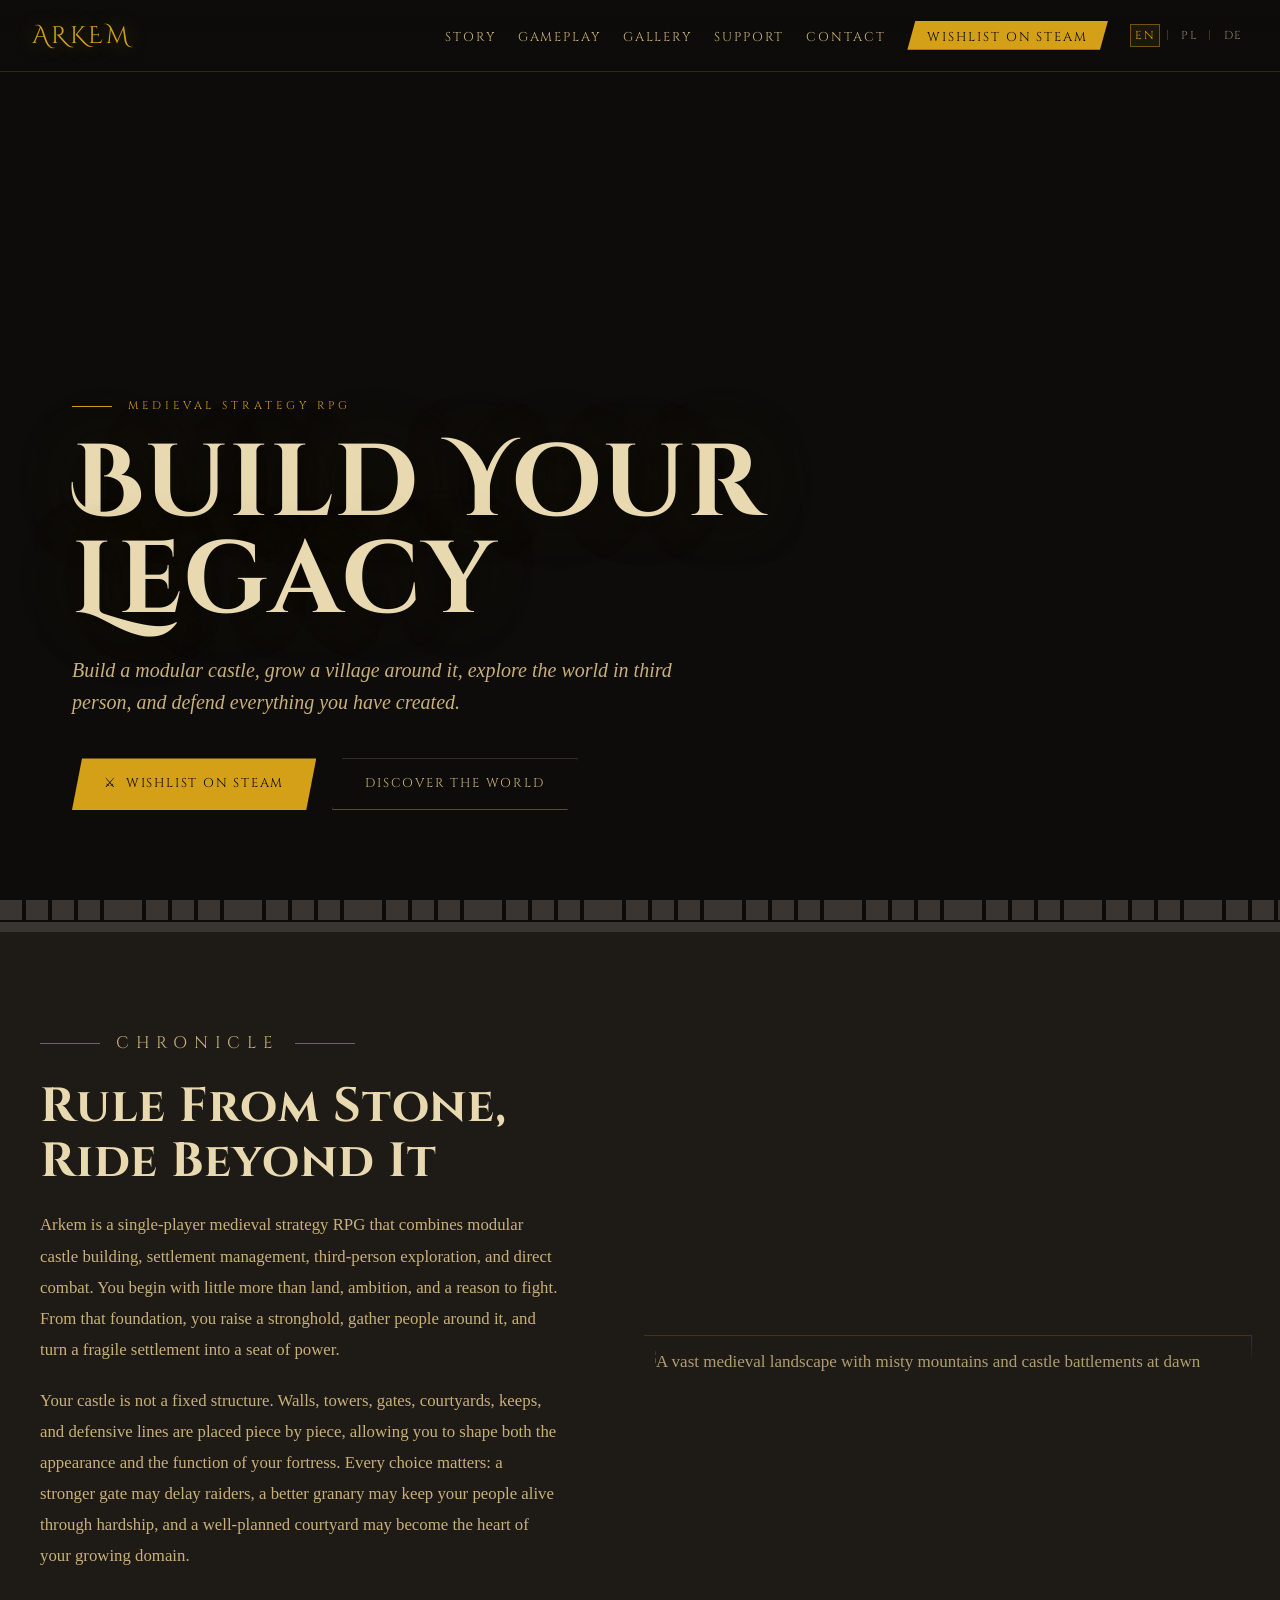
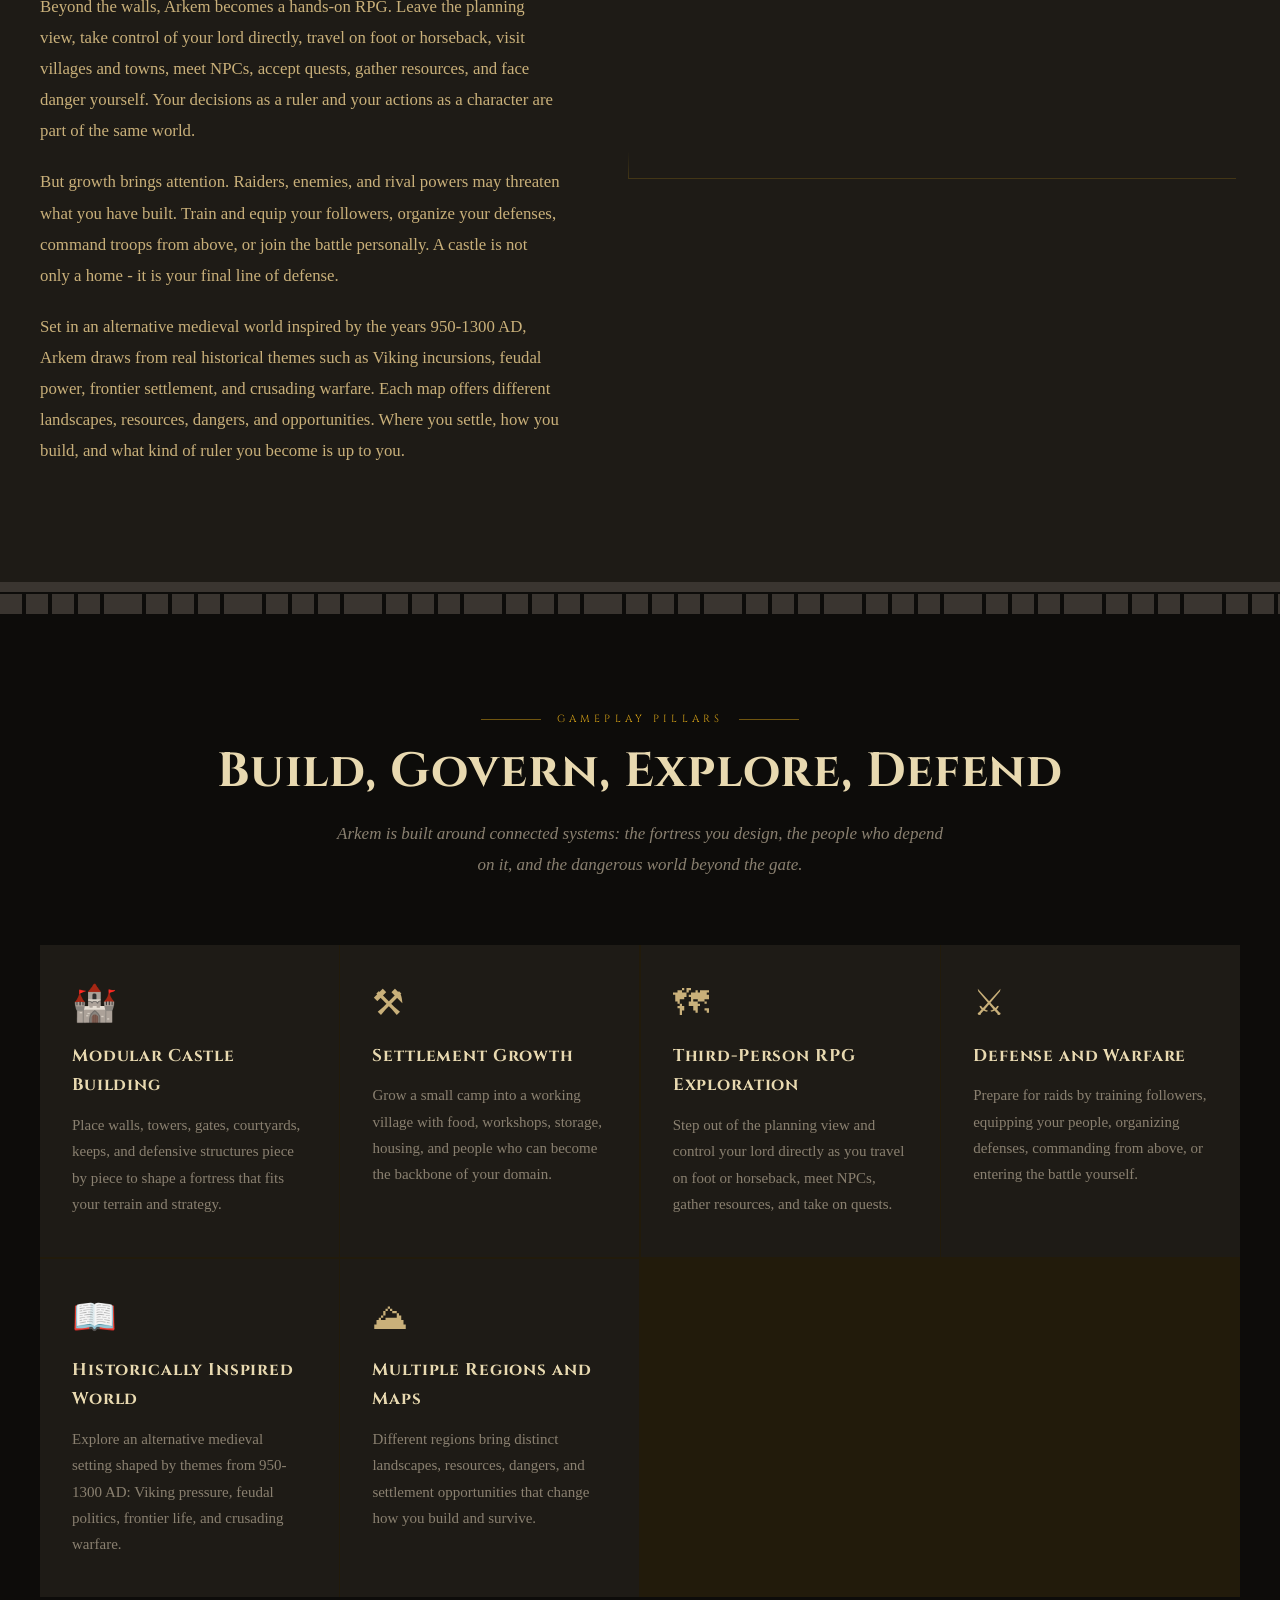
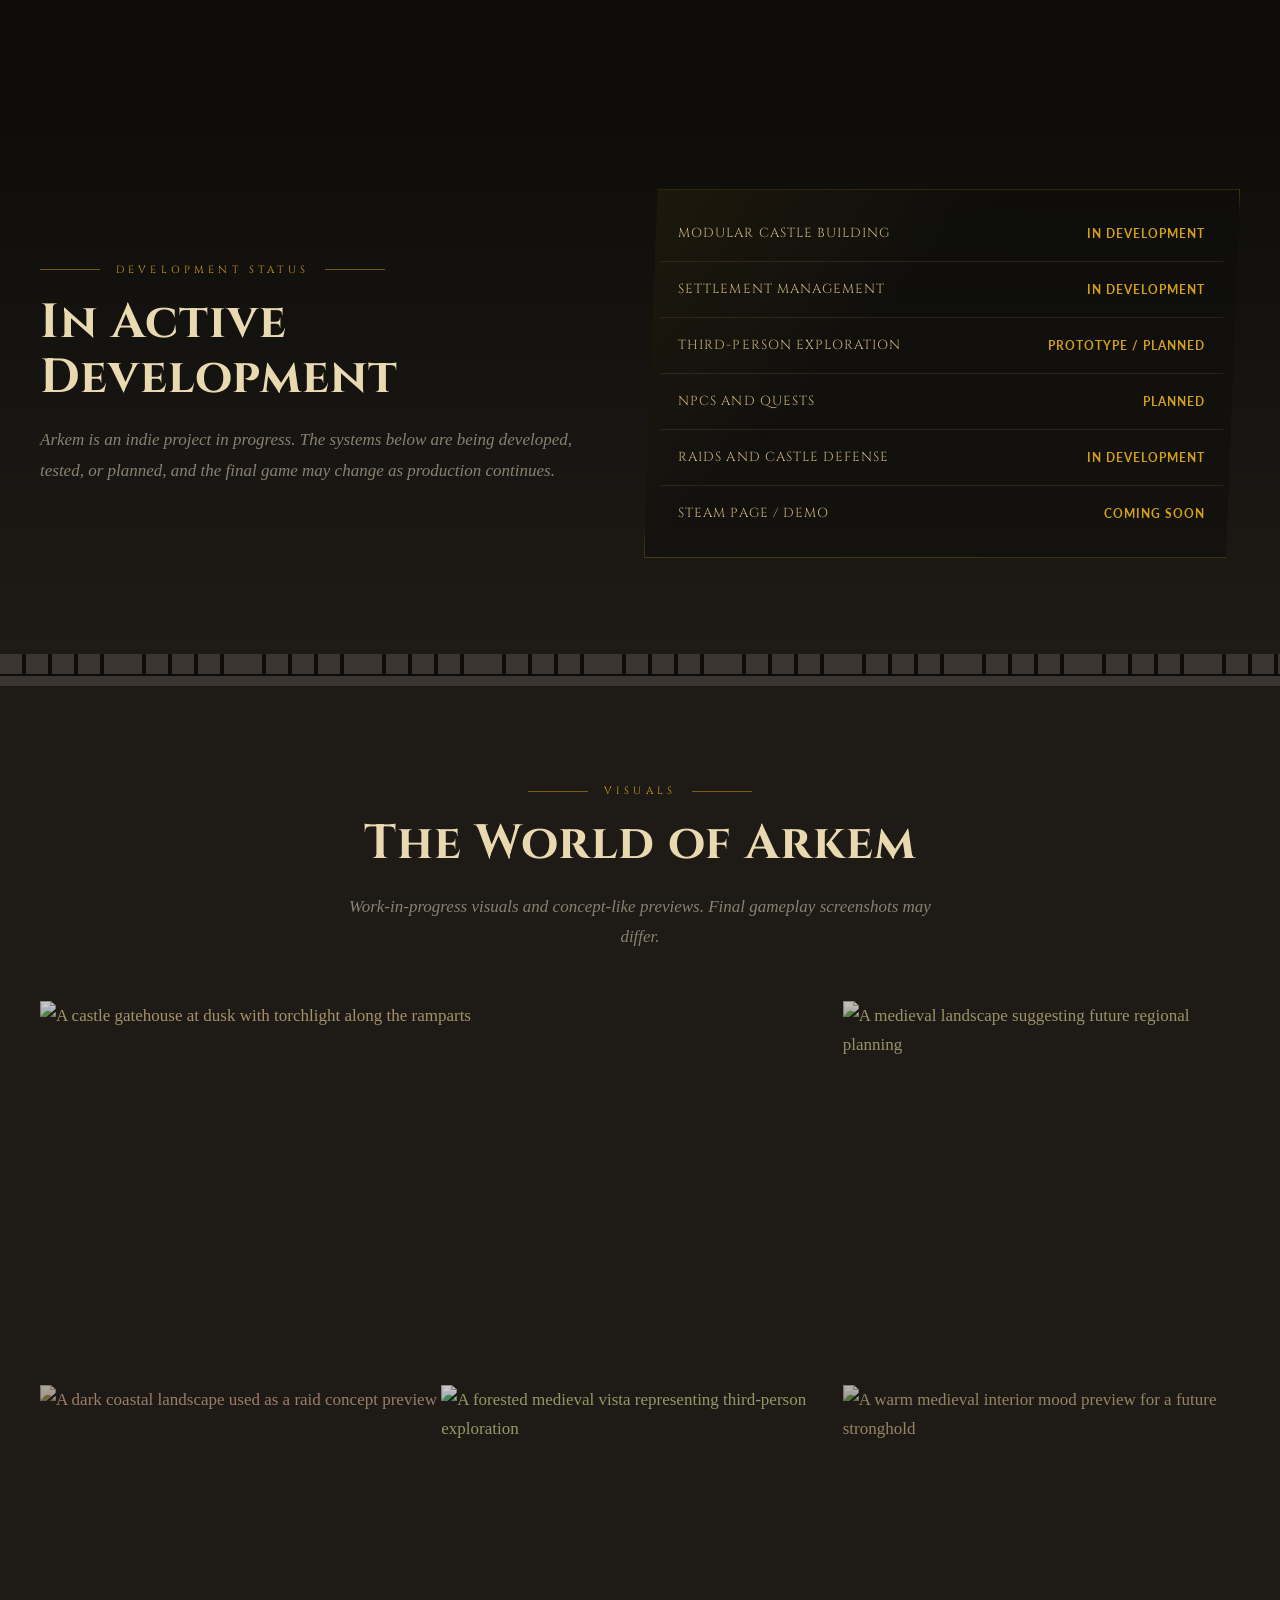
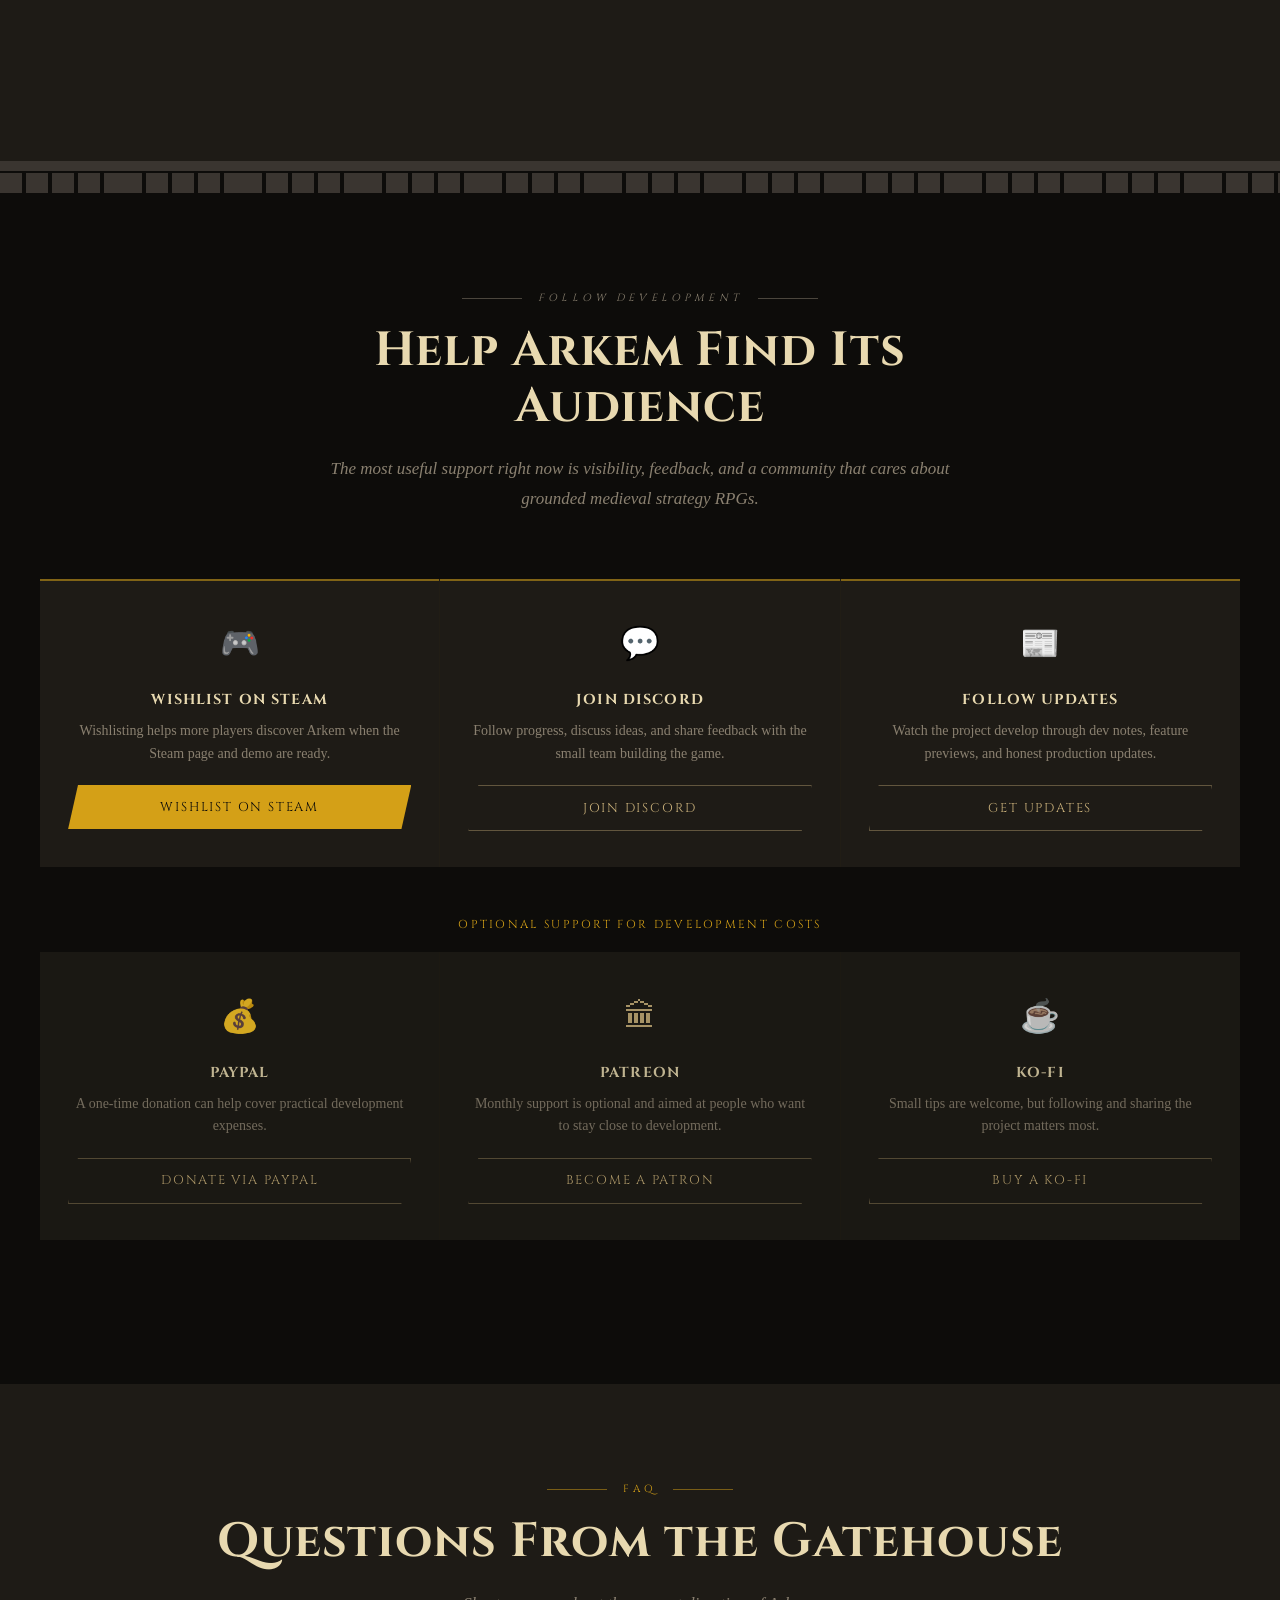
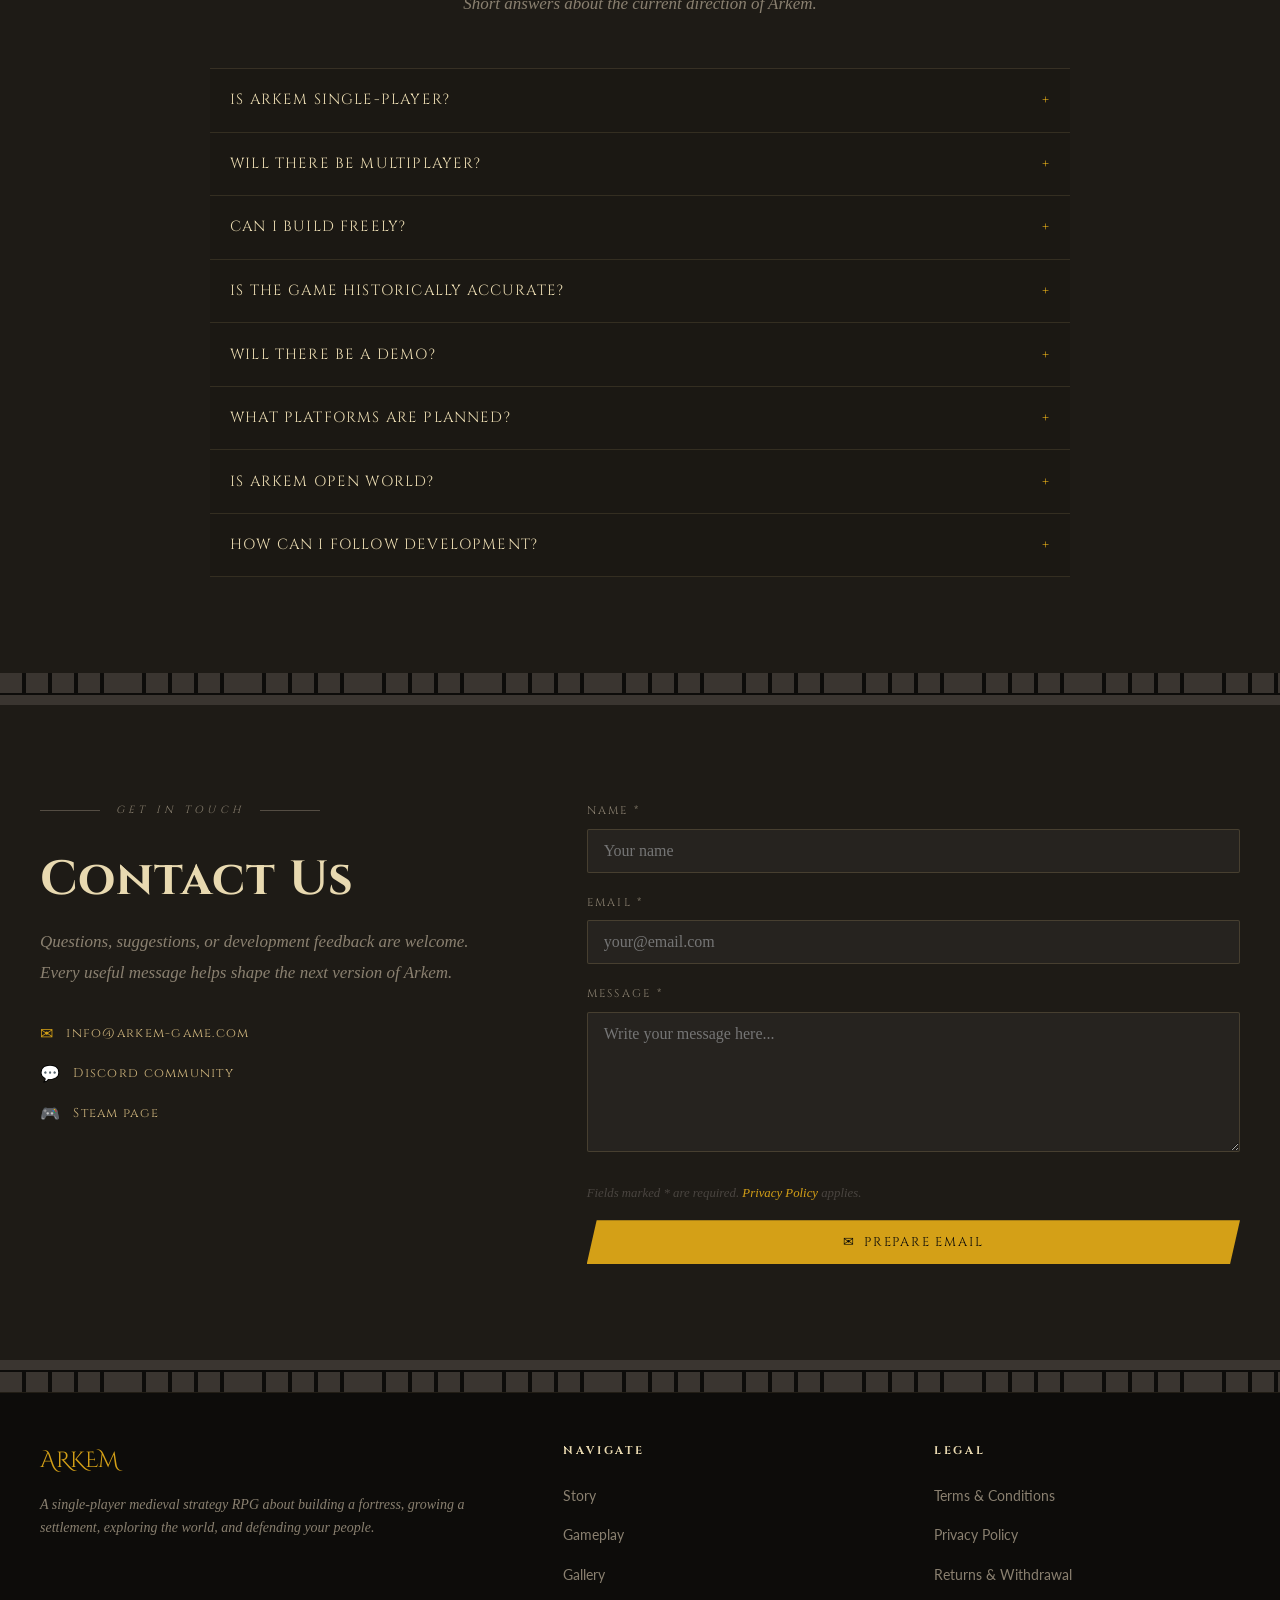
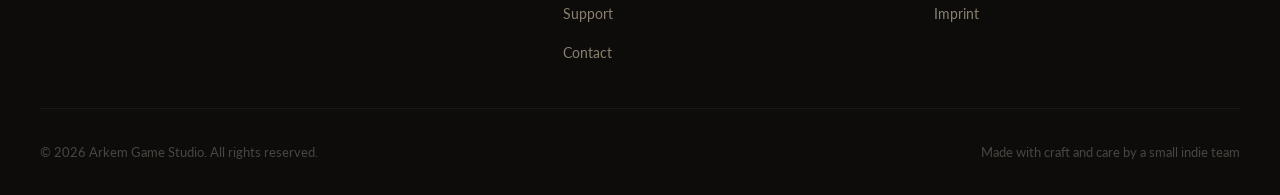
==== index.html @ 1f06e2d5 "1" ====
<!DOCTYPE html>
<html lang="en">
<head>
  <meta charset="UTF-8">
  <meta name="viewport" content="width=device-width, initial-scale=1.0">
  <meta http-equiv="X-UA-Compatible" content="IE=edge">

  <!-- SEO -->
  <title data-i18n="meta.title">ARKEM - Modular Castle-Building Strategy RPG</title>
  <meta name="description" data-i18n-content="meta.description" content="ARKEM is a single-player medieval strategy RPG about modular castle building, settlement management, third-person exploration, and defending your domain.">
  <meta name="keywords" content="ARKEM, medieval game, castle building game, strategy RPG, medieval RPG, castle simulator, settlement management, indie game, PC game">
  <meta name="author" content="Arkem Game Studio">
  <meta name="robots" content="index, follow">
  <link rel="canonical" href="https://www.arkem-game.com/">

  <!-- Open Graph -->
  <meta property="og:type" content="website">
  <meta property="og:url" content="https://www.arkem-game.com/">
  <meta property="og:title" data-i18n-content="meta.ogTitle" content="ARKEM - Modular Castle-Building Strategy RPG">
  <meta property="og:description" data-i18n-content="meta.ogDescription" content="Build a modular castle, grow a village, explore in third person, and defend your people in a single-player medieval strategy RPG.">
  <meta property="og:image" content="https://image.jimcdn.com/app/cms/image/transf/none/path/s5f5f128530f87ed1/backgroundarea/i56e5087897976798/version/1766573105/image.jpg">
  <meta property="og:image:width" content="2000">
  <meta property="og:image:height" content="1500">
  <meta property="og:locale" content="en_US">
  <meta property="og:site_name" content="ARKEM">

  <!-- Twitter Card -->
  <meta name="twitter:card" content="summary_large_image">
  <meta name="twitter:title" data-i18n-content="meta.twitterTitle" content="ARKEM - Medieval Strategy RPG">
  <meta name="twitter:description" data-i18n-content="meta.twitterDescription" content="Build a castle piece by piece, manage a growing settlement, explore the world directly, and defend what you have created.">
  <meta name="twitter:image" content="https://image.jimcdn.com/app/cms/image/transf/none/path/s5f5f128530f87ed1/backgroundarea/i56e5087897976798/version/1766573105/image.jpg">

  <!-- PWA / Manifest -->
  <link rel="manifest" href="manifest.webmanifest">
  <meta name="theme-color" content="#d4a017">
  <meta name="apple-mobile-web-app-capable" content="yes">
  <meta name="apple-mobile-web-app-status-bar-style" content="black-translucent">
  <meta name="apple-mobile-web-app-title" content="ARKEM">

  <!-- Structured Data -->
  <script type="application/ld+json">
  {
    "@context": "https://schema.org",
    "@type": "VideoGame",
    "name": "ARKEM",
    "description": "ARKEM is a single-player medieval strategy RPG combining modular castle building, settlement management, third-person exploration, and direct combat.",
    "genre": ["Strategy", "Role-Playing Game", "Castle Building", "Settlement Management"],
    "gamePlatform": "PC",
    "url": "https://www.arkem-game.com/",
    "image": "https://image.jimcdn.com/app/cms/image/transf/none/path/s5f5f128530f87ed1/backgroundarea/i56e5087897976798/version/1766573105/image.jpg",
    "publisher": { "@type": "Organization", "name": "Arkem Game Studio", "url": "https://www.arkem-game.com/" },
    "applicationCategory": "Game",
    "operatingSystem": "Windows, Linux"
  }
  </script>

  <!-- Styles -->
  <link rel="preconnect" href="https://fonts.googleapis.com">
  <link rel="preconnect" href="https://fonts.gstatic.com" crossorigin>
  <link rel="stylesheet" href="css/style.css">
</head>
<body>

<a class="skip-link" href="#main-content" data-i18n="common.skip">Skip to main content</a>

<!-- =================== NAV =================== -->
<header role="banner">
  <nav id="nav" aria-label="Main navigation" data-i18n-aria-label="nav.aria">
    <a href="#hero" class="nav-logo" aria-label="ARKEM - Home" data-i18n-aria-label="nav.homeLabel">ARKEM</a>

    <ul class="nav-links" id="primary-navigation" role="list">
      <li><a href="#story" data-i18n="nav.story">Story</a></li>
      <li><a href="#features" data-i18n="nav.features">Gameplay</a></li>
      <li><a href="#gallery" data-i18n="nav.gallery">Gallery</a></li>
      <li><a href="#support" data-i18n="nav.support">Support</a></li>
      <li><a href="#contact" data-i18n="nav.contact">Contact</a></li>
      <li><a href="https://store.steampowered.com/" target="_blank" rel="noopener" class="nav-cta" data-i18n="nav.wishlist">Wishlist on Steam</a></li>
      <li class="nav-language">
        <div class="language-switcher" role="group" aria-label="Language selection" data-i18n-aria-label="language.label">
          <button type="button" class="language-btn" data-lang="en" aria-pressed="true">EN</button>
          <span aria-hidden="true">|</span>
          <button type="button" class="language-btn" data-lang="pl" aria-pressed="false">PL</button>
          <span aria-hidden="true">|</span>
          <button type="button" class="language-btn" data-lang="de" aria-pressed="false">DE</button>
        </div>
      </li>
    </ul>

    <button class="nav-toggle" aria-label="Toggle navigation" data-i18n-aria-label="nav.toggle" aria-expanded="false" aria-controls="primary-navigation">
      <span></span><span></span><span></span>
    </button>
  </nav>
</header>

<!-- =================== HERO =================== -->
<main id="main-content">
<section id="hero" aria-label="Hero - ARKEM introduction" data-i18n-aria-label="hero.aria">
  <div class="hero-bg" role="img" aria-label="A medieval castle at dusk" data-i18n-aria-label="hero.bgAlt"></div>
  <div class="hero-overlay" aria-hidden="true"></div>

  <div class="hero-content">
    <p class="hero-eyebrow" data-i18n="hero.eyebrow">Medieval Strategy RPG</p>
    <h1 class="hero-title" data-i18n-html="hero.title">Build Your<br>Legacy</h1>
    <p class="hero-subtitle" data-i18n="hero.subtitle">
      Build a modular castle, grow a village around it, explore the world in third person, and defend everything you have created.
    </p>
    <div class="hero-actions">
      <a href="https://store.steampowered.com/" target="_blank" rel="noopener" class="btn btn-primary">
        <span aria-hidden="true">&#9876;</span>
        <span data-i18n="cta.wishlist">Wishlist on Steam</span>
      </a>
      <a href="#story" class="btn btn-ghost" data-i18n="cta.discover">Discover the World</a>
    </div>
  </div>
</section>

<!-- =================== STORY =================== -->
<div class="battlements" aria-hidden="true"></div>
<section id="story" aria-labelledby="story-heading">
  <div class="container">
    <div class="story-grid">
      <div class="story-text">
        <p class="section-label reveal" data-i18n="story.label">Chronicle</p>
        <h2 id="story-heading" class="section-title reveal reveal-delay-1" data-i18n="story.title">Rule From Stone, Ride Beyond It</h2>
        <p class="reveal reveal-delay-2" data-i18n="story.p1">
          Arkem is a single-player medieval strategy RPG that combines modular castle building, settlement management, third-person exploration, and direct combat. You begin with little more than land, ambition, and a reason to fight. From that foundation, you raise a stronghold, gather people around it, and turn a fragile settlement into a seat of power.
        </p>
        <p class="reveal reveal-delay-2" data-i18n="story.p2">
          Your castle is not a fixed structure. Walls, towers, gates, courtyards, keeps, and defensive lines are placed piece by piece, allowing you to shape both the appearance and the function of your fortress. Every choice matters: a stronger gate may delay raiders, a better granary may keep your people alive through hardship, and a well-planned courtyard may become the heart of your growing domain.
        </p>
        <p class="reveal reveal-delay-3" data-i18n="story.p3">
          Beyond the walls, Arkem becomes a hands-on RPG. Leave the planning view, take control of your lord directly, travel on foot or horseback, visit villages and towns, meet NPCs, accept quests, gather resources, and face danger yourself. Your decisions as a ruler and your actions as a character are part of the same world.
        </p>
        <p class="reveal reveal-delay-3" data-i18n="story.p4">
          But growth brings attention. Raiders, enemies, and rival powers may threaten what you have built. Train and equip your followers, organize your defenses, command troops from above, or join the battle personally. A castle is not only a home - it is your final line of defense.
        </p>
        <p class="reveal reveal-delay-3" data-i18n="story.p5">
          Set in an alternative medieval world inspired by the years 950-1300 AD, Arkem draws from real historical themes such as Viking incursions, feudal power, frontier settlement, and crusading warfare. Each map offers different landscapes, resources, dangers, and opportunities. Where you settle, how you build, and what kind of ruler you become is up to you.
        </p>
      </div>

      <div class="story-image-wrap reveal reveal-delay-2">
        <img
          src="https://image.jimcdn.com/app/cms/image/transf/none/path/s5f5f128530f87ed1/backgroundarea/i56e5087897976798/version/1766573105/image.jpg"
          alt="A vast medieval landscape with misty mountains and castle battlements at dawn"
          data-i18n-alt="story.imageAlt"
          loading="lazy"
          width="600" height="420"
        >
      </div>
    </div>
  </div>
</section>
<div class="battlements flip" aria-hidden="true"></div>

<!-- =================== GAMEPLAY PILLARS =================== -->
<section id="features" aria-labelledby="features-heading">
  <div class="container">
    <div class="features-header text-center reveal">
      <p class="section-label" data-i18n="features.label">Gameplay Pillars</p>
      <h2 id="features-heading" class="section-title" data-i18n="features.title">Build, Govern, Explore, Defend</h2>
      <p class="section-lead" data-i18n="features.lead">
        Arkem is built around connected systems: the fortress you design, the people who depend on it, and the dangerous world beyond the gate.
      </p>
    </div>

    <div class="features-grid">
      <div class="feature-card reveal">
        <div class="feature-icon" aria-hidden="true">&#127984;</div>
        <h3 data-i18n="features.castle.title">Modular Castle Building</h3>
        <p data-i18n="features.castle.desc">
          Place walls, towers, gates, courtyards, keeps, and defensive structures piece by piece to shape a fortress that fits your terrain and strategy.
        </p>
      </div>

      <div class="feature-card reveal reveal-delay-1">
        <div class="feature-icon" aria-hidden="true">&#9874;</div>
        <h3 data-i18n="features.settlement.title">Settlement Growth</h3>
        <p data-i18n="features.settlement.desc">
          Grow a small camp into a working village with food, workshops, storage, housing, and people who can become the backbone of your domain.
        </p>
      </div>

      <div class="feature-card reveal reveal-delay-2">
        <div class="feature-icon" aria-hidden="true">&#128506;</div>
        <h3 data-i18n="features.exploration.title">Third-Person RPG Exploration</h3>
        <p data-i18n="features.exploration.desc">
          Step out of the planning view and control your lord directly as you travel on foot or horseback, meet NPCs, gather resources, and take on quests.
        </p>
      </div>

      <div class="feature-card reveal reveal-delay-3">
        <div class="feature-icon" aria-hidden="true">&#9876;</div>
        <h3 data-i18n="features.warfare.title">Defense and Warfare</h3>
        <p data-i18n="features.warfare.desc">
          Prepare for raids by training followers, equipping your people, organizing defenses, commanding from above, or entering the battle yourself.
        </p>
      </div>

      <div class="feature-card reveal">
        <div class="feature-icon" aria-hidden="true">&#128214;</div>
        <h3 data-i18n="features.history.title">Historically Inspired World</h3>
        <p data-i18n="features.history.desc">
          Explore an alternative medieval setting shaped by themes from 950-1300 AD: Viking pressure, feudal politics, frontier life, and crusading warfare.
        </p>
      </div>

      <div class="feature-card reveal reveal-delay-1">
        <div class="feature-icon" aria-hidden="true">&#9968;</div>
        <h3 data-i18n="features.regions.title">Multiple Regions and Maps</h3>
        <p data-i18n="features.regions.desc">
          Different regions bring distinct landscapes, resources, dangers, and settlement opportunities that change how you build and survive.
        </p>
      </div>
    </div>
  </div>
</section>

<!-- =================== DEVELOPMENT STATUS =================== -->
<section id="development" aria-labelledby="development-heading">
  <div class="container">
    <div class="status-layout">
      <div class="reveal">
        <p class="section-label" data-i18n="development.label">Development Status</p>
        <h2 id="development-heading" class="section-title" data-i18n="development.title">In Active Development</h2>
        <p class="section-lead" data-i18n="development.lead">
          Arkem is an indie project in progress. The systems below are being developed, tested, or planned, and the final game may change as production continues.
        </p>
      </div>

      <div class="status-panel reveal reveal-delay-1" aria-label="Development status list" data-i18n-aria-label="development.listAria">
        <ul class="status-list">
          <li class="status-row">
            <span data-i18n="development.item.castle">Modular castle building</span>
            <strong data-i18n="development.state.inDevelopment">in development</strong>
          </li>
          <li class="status-row">
            <span data-i18n="development.item.settlement">Settlement management</span>
            <strong data-i18n="development.state.inDevelopment">in development</strong>
          </li>
          <li class="status-row">
            <span data-i18n="development.item.exploration">Third-person exploration</span>
            <strong data-i18n="development.state.prototype">prototype / planned</strong>
          </li>
          <li class="status-row">
            <span data-i18n="development.item.npcs">NPCs and quests</span>
            <strong data-i18n="development.state.planned">planned</strong>
          </li>
          <li class="status-row">
            <span data-i18n="development.item.raids">Raids and castle defense</span>
            <strong data-i18n="development.state.inDevelopment">in development</strong>
          </li>
          <li class="status-row">
            <span data-i18n="development.item.demo">Steam page / demo</span>
            <strong data-i18n="development.state.soon">coming soon</strong>
          </li>
        </ul>
      </div>
    </div>
  </div>
</section>

<!-- =================== GALLERY =================== -->
<div class="battlements" aria-hidden="true"></div>
<section id="gallery" aria-labelledby="gallery-heading">
  <div class="container">
    <div class="text-center reveal" style="margin-bottom:1rem">
      <p class="section-label" data-i18n="gallery.label">Visuals</p>
      <h2 id="gallery-heading" class="section-title" data-i18n="gallery.title">The World of Arkem</h2>
      <p class="section-lead" data-i18n="gallery.lead">
        Work-in-progress visuals and concept-like previews. Final gameplay screenshots may differ.
      </p>
    </div>

    <div class="gallery-grid" role="list">
      <div class="gallery-item featured reveal" role="button" tabindex="0" aria-label="Open visual preview: Castle at dusk" data-i18n-aria-label="gallery.item1.aria">
        <img
          src="https://image.jimcdn.com/app/cms/image/transf/none/path/s5f5f128530f87ed1/backgroundarea/i56e5087897976798/version/1766573105/image.jpg"
          alt="A castle gatehouse at dusk with torchlight along the ramparts"
          data-i18n-alt="gallery.item1.alt"
          loading="lazy" width="800" height="380"
        >
        <span class="gallery-caption" data-i18n="gallery.item1.caption">Castle approach</span>
      </div>

      <div class="gallery-item reveal reveal-delay-1" role="button" tabindex="0" aria-label="Open visual preview: Region planning" data-i18n-aria-label="gallery.item2.aria">
        <img
          src="https://image.jimcdn.com/app/cms/image/transf/none/path/s5f5f128530f87ed1/backgroundarea/i56e5087897976798/version/1766573105/image.jpg"
          alt="A medieval landscape suggesting future regional planning"
          data-i18n-alt="gallery.item2.alt"
          loading="lazy" width="400" height="280"
          style="filter:sepia(40%) hue-rotate(10deg) brightness(0.75)"
        >
        <span class="gallery-caption" data-i18n="gallery.item2.caption">Region planning</span>
      </div>

      <div class="gallery-item reveal" role="button" tabindex="0" aria-label="Open visual preview: Raiders beyond the coast" data-i18n-aria-label="gallery.item3.aria">
        <img
          src="https://image.jimcdn.com/app/cms/image/transf/none/path/s5f5f128530f87ed1/backgroundarea/i56e5087897976798/version/1766573105/image.jpg"
          alt="A dark coastal landscape used as a raid concept preview"
          data-i18n-alt="gallery.item3.alt"
          loading="lazy" width="400" height="280"
          style="filter:sepia(60%) hue-rotate(-20deg) brightness(0.65)"
        >
        <span class="gallery-caption" data-i18n="gallery.item3.caption">Raid threat</span>
      </div>

      <div class="gallery-item reveal reveal-delay-1" role="button" tabindex="0" aria-label="Open visual preview: Exploration mood" data-i18n-aria-label="gallery.item4.aria">
        <img
          src="https://image.jimcdn.com/app/cms/image/transf/none/path/s5f5f128530f87ed1/backgroundarea/i56e5087897976798/version/1766573105/image.jpg"
          alt="A forested medieval vista representing third-person exploration"
          data-i18n-alt="gallery.item4.alt"
          loading="lazy" width="400" height="280"
          style="filter:sepia(20%) hue-rotate(30deg) brightness(0.8)"
        >
        <span class="gallery-caption" data-i18n="gallery.item4.caption">Exploration mood</span>
      </div>

      <div class="gallery-item reveal reveal-delay-2" role="button" tabindex="0" aria-label="Open visual preview: Stronghold interior" data-i18n-aria-label="gallery.item5.aria">
        <img
          src="https://image.jimcdn.com/app/cms/image/transf/none/path/s5f5f128530f87ed1/backgroundarea/i56e5087897976798/version/1766573105/image.jpg"
          alt="A warm medieval interior mood preview for a future stronghold"
          data-i18n-alt="gallery.item5.alt"
          loading="lazy" width="400" height="280"
          style="filter:sepia(35%) brightness(0.7)"
        >
        <span class="gallery-caption" data-i18n="gallery.item5.caption">Stronghold interior</span>
      </div>
    </div>
  </div>
</section>
<div class="battlements flip" aria-hidden="true"></div>

<!-- =================== SUPPORT =================== -->
<section id="support" aria-labelledby="support-heading">
  <div class="container">
    <div class="support-intro reveal">
      <p class="section-label" data-i18n="support.label">Follow Development</p>
      <h2 id="support-heading" class="section-title" data-i18n="support.title">Help Arkem Find Its Audience</h2>
      <p data-i18n="support.lead">
        The most useful support right now is visibility, feedback, and a community that cares about grounded medieval strategy RPGs.
      </p>
    </div>

    <div class="support-grid support-grid-primary">
      <div class="support-card is-primary reveal">
        <div class="icon" aria-hidden="true">&#127918;</div>
        <h3 data-i18n="support.steam.title">Wishlist on Steam</h3>
        <p data-i18n="support.steam.desc">Wishlisting helps more players discover Arkem when the Steam page and demo are ready.</p>
        <a href="https://store.steampowered.com/" target="_blank" rel="noopener" class="btn btn-primary" data-i18n="support.steam.cta">Wishlist on Steam</a>
      </div>

      <div class="support-card is-primary reveal reveal-delay-1">
        <div class="icon" aria-hidden="true">&#128172;</div>
        <h3 data-i18n="support.discord.title">Join Discord</h3>
        <p data-i18n="support.discord.desc">Follow progress, discuss ideas, and share feedback with the small team building the game.</p>
        <a href="https://discord.com/" target="_blank" rel="noopener" class="btn btn-ghost" data-i18n="support.discord.cta">Join Discord</a>
      </div>

      <div class="support-card is-primary reveal reveal-delay-2">
        <div class="icon" aria-hidden="true">&#128240;</div>
        <h3 data-i18n="support.updates.title">Follow Updates</h3>
        <p data-i18n="support.updates.desc">Watch the project develop through dev notes, feature previews, and honest production updates.</p>
        <a href="#contact" class="btn btn-ghost" data-i18n="support.updates.cta">Get Updates</a>
      </div>
    </div>

    <p class="support-note reveal" data-i18n="support.optional">Optional support for development costs</p>
    <div class="support-grid optional-support-grid">
      <div class="support-card reveal">
        <div class="icon" aria-hidden="true">&#128176;</div>
        <h3 data-i18n="support.paypal.title">PayPal</h3>
        <p data-i18n="support.paypal.desc">A one-time donation can help cover practical development expenses.</p>
        <a href="https://www.paypal.com/" target="_blank" rel="noopener" class="btn btn-ghost" data-i18n="support.paypal.cta">Donate via PayPal</a>
      </div>

      <div class="support-card reveal reveal-delay-1">
        <div class="icon" aria-hidden="true">&#127963;</div>
        <h3 data-i18n="support.patreon.title">Patreon</h3>
        <p data-i18n="support.patreon.desc">Monthly support is optional and aimed at people who want to stay close to development.</p>
        <a href="https://www.patreon.com/" target="_blank" rel="noopener" class="btn btn-ghost" data-i18n="support.patreon.cta">Become a Patron</a>
      </div>

      <div class="support-card reveal reveal-delay-2">
        <div class="icon" aria-hidden="true">&#9749;</div>
        <h3 data-i18n="support.kofi.title">Ko-fi</h3>
        <p data-i18n="support.kofi.desc">Small tips are welcome, but following and sharing the project matters most.</p>
        <a href="https://ko-fi.com/" target="_blank" rel="noopener" class="btn btn-ghost" data-i18n="support.kofi.cta">Buy a Ko-fi</a>
      </div>
    </div>
  </div>
</section>

<!-- =================== FAQ =================== -->
<section id="faq" aria-labelledby="faq-heading">
  <div class="container">
    <div class="text-center reveal">
      <p class="section-label" data-i18n="faq.label">FAQ</p>
      <h2 id="faq-heading" class="section-title" data-i18n="faq.title">Questions From the Gatehouse</h2>
      <p class="section-lead" data-i18n="faq.lead">Short answers about the current direction of Arkem.</p>
    </div>

    <div class="faq-list reveal reveal-delay-1">
      <details class="faq-item">
        <summary data-i18n="faq.q1">Is Arkem single-player?</summary>
        <p data-i18n="faq.a1">Yes. Arkem is currently designed as a single-player medieval strategy RPG.</p>
      </details>
      <details class="faq-item">
        <summary data-i18n="faq.q2">Will there be multiplayer?</summary>
        <p data-i18n="faq.a2">Multiplayer is not the current focus. The priority is a strong single-player foundation.</p>
      </details>
      <details class="faq-item">
        <summary data-i18n="faq.q3">Can I build freely?</summary>
        <p data-i18n="faq.a3">The goal is modular castle construction with meaningful placement choices, terrain limits, and defensive planning.</p>
      </details>
      <details class="faq-item">
        <summary data-i18n="faq.q4">Is the game historically accurate?</summary>
        <p data-i18n="faq.a4">Arkem is historically inspired, not a strict simulation. It draws from medieval themes while using an alternative world.</p>
      </details>
      <details class="faq-item">
        <summary data-i18n="faq.q5">Will there be a demo?</summary>
        <p data-i18n="faq.a5">A demo is planned, but the timing depends on development progress.</p>
      </details>
      <details class="faq-item">
        <summary data-i18n="faq.q6">What platforms are planned?</summary>
        <p data-i18n="faq.a6">PC is the main target. Other platforms have not been confirmed.</p>
      </details>
      <details class="faq-item">
        <summary data-i18n="faq.q7">Is Arkem open world?</summary>
        <p data-i18n="faq.a7">The project is aiming for explorable regions and maps rather than promising a vast seamless open world.</p>
      </details>
      <details class="faq-item">
        <summary data-i18n="faq.q8">How can I follow development?</summary>
        <p data-i18n="faq.a8">Wishlist the game, join Discord, and follow development updates as the project moves toward a Steam page and demo.</p>
      </details>
    </div>
  </div>
</section>

<!-- =================== CONTACT =================== -->
<div class="battlements" aria-hidden="true"></div>
<section id="contact" aria-labelledby="contact-heading">
  <div class="container">
    <div class="contact-grid">
      <div class="contact-info reveal">
        <p class="section-label" data-i18n="contact.label">Get in Touch</p>
        <h2 id="contact-heading" class="section-title" data-i18n="contact.title">Contact Us</h2>
        <p data-i18n="contact.lead">
          Questions, suggestions, or development feedback are welcome. Every useful message helps shape the next version of Arkem.
        </p>
        <div class="contact-detail">
          <span class="icon" aria-hidden="true">&#9993;</span>
          <span data-i18n="contact.email">info@arkem-game.com</span>
        </div>
        <div class="contact-detail">
          <span class="icon" aria-hidden="true">&#128172;</span>
          <span data-i18n="contact.discord">Discord community</span>
        </div>
        <div class="contact-detail">
          <span class="icon" aria-hidden="true">&#127918;</span>
          <span data-i18n="contact.steam">Steam page</span>
        </div>
      </div>

      <div class="reveal reveal-delay-1">
        <form id="contact-form" novalidate aria-label="Contact form" data-i18n-aria-label="form.aria">
          <div class="form-field">
            <label for="name"><span data-i18n="form.name">Name</span> <span aria-hidden="true">*</span></label>
            <input type="text" id="name" name="name" autocomplete="name" required
              placeholder="Your name" data-i18n-placeholder="form.namePlaceholder" aria-required="true">
          </div>
          <div class="form-field">
            <label for="email"><span data-i18n="form.email">Email</span> <span aria-hidden="true">*</span></label>
            <input type="email" id="email" name="email" autocomplete="email" required
              placeholder="your@email.com" data-i18n-placeholder="form.emailPlaceholder" aria-required="true">
          </div>
          <div class="form-field">
            <label for="message"><span data-i18n="form.message">Message</span> <span aria-hidden="true">*</span></label>
            <textarea id="message" name="message" required
              placeholder="Write your message here..." data-i18n-placeholder="form.messagePlaceholder" aria-required="true"></textarea>
          </div>
          <p class="form-notice">
            <span data-i18n="form.noticeBefore">Fields marked * are required.</span>
            <a href="pages/privacy.html" data-i18n="form.privacyLink">Privacy Policy</a>
            <span data-i18n="form.noticeAfter">applies.</span>
          </p>
          <button type="submit" class="btn btn-primary" style="margin-top:1rem;width:100%;justify-content:center">
            <span aria-hidden="true">&#9993;</span>
            <span data-i18n="form.submit">Prepare Email</span>
          </button>
          <p class="form-success" role="status" aria-live="polite" data-i18n="form.mailtoPrepared">
            Your email client should now open with a prepared message.
          </p>
        </form>
      </div>
    </div>
  </div>
</section>
<div class="battlements flip" aria-hidden="true"></div>

</main>

<!-- =================== FOOTER =================== -->
<footer id="footer" role="contentinfo">
  <div class="footer-inner">
    <div class="footer-brand">
      <span class="logo">ARKEM</span>
      <p data-i18n="footer.description">
        A single-player medieval strategy RPG about building a fortress, growing a settlement, exploring the world, and defending your people.
      </p>
    </div>

    <div class="footer-col">
      <h4 data-i18n="footer.navigate">Navigate</h4>
      <ul>
        <li><a href="#story" data-i18n="nav.story">Story</a></li>
        <li><a href="#features" data-i18n="nav.features">Gameplay</a></li>
        <li><a href="#gallery" data-i18n="nav.gallery">Gallery</a></li>
        <li><a href="#support" data-i18n="nav.support">Support</a></li>
        <li><a href="#contact" data-i18n="nav.contact">Contact</a></li>
      </ul>
    </div>

    <div class="footer-col">
      <h4 data-i18n="footer.legal">Legal</h4>
      <ul>
        <li><a href="pages/terms.html" data-i18n="footer.terms">Terms &amp; Conditions</a></li>
        <li><a href="pages/privacy.html" data-i18n="footer.privacy">Privacy Policy</a></li>
        <li><a href="pages/returns.html" data-i18n="footer.returns">Returns &amp; Withdrawal</a></li>
        <li><a href="pages/imprint.html" data-i18n="footer.imprint">Imprint</a></li>
      </ul>
    </div>
  </div>

  <div class="footer-bottom">
    <span>&copy; <span data-current-year></span> Arkem Game Studio. <span data-i18n="footer.rights">All rights reserved.</span></span>
    <span data-i18n="footer.made">Made with craft and care by a small indie team</span>
  </div>
</footer>

<!-- Lightbox -->
<div id="lightbox" role="dialog" aria-modal="true" aria-label="Image viewer" data-i18n-aria-label="lightbox.aria">
  <button id="lightbox-close" aria-label="Close image viewer" data-i18n-aria-label="lightbox.close">&times;</button>
  <img id="lightbox-img" src="" alt="">
</div>

<script src="js/main.js" defer></script>
</body>
</html>
---- css/style.css ----
/* =============================================
   ARKEM — Medieval Strategy RPG Website
   Design System
   ============================================= */

@import url('https://fonts.googleapis.com/css2?family=Cinzel:wght@400;600;700;900&family=Cinzel+Decorative:wght@400;700&family=IM+Fell+English:ital@0;1&family=Lato:wght@300;400;700&display=swap');

/* --- Tokens --- */
:root {
  --c-void:    #0d0c0a;
  --c-stone:   #1e1b16;
  --c-rock:    #3a3530;
  --c-parch:   #c9b07a;
  --c-parch-lt:#e8d9b0;
  --c-gold:    #d4a017;
  --c-gold-dk: #a07810;
  --c-blood:   #7a1a1a;
  --c-blood-lt:#b02020;
  --c-ash:     #8a8070;
  --c-smoke:   #4a4540;

  --ff-display: 'Cinzel Decorative', serif;
  --ff-title:   'Cinzel', serif;
  --ff-body:    'IM Fell English', serif;
  --ff-ui:      'Lato', sans-serif;

  --nav-h: 72px;
  --max-w: 1200px;
  --radius: 2px;
  --trans:  0.3s ease;
}

/* --- Reset & Base --- */
*, *::before, *::after { box-sizing: border-box; margin: 0; padding: 0; }

html { scroll-behavior: smooth; }

body {
  background: var(--c-void);
  color: var(--c-parch);
  font-family: var(--ff-body);
  font-size: 1.0625rem;
  line-height: 1.75;
  overflow-x: hidden;
}

img { max-width: 100%; display: block; }
a { color: var(--c-gold); text-decoration: none; transition: color var(--trans); }
a:hover { color: var(--c-parch-lt); }

/* =============================================
   STONE TEXTURE — Signature element
   Repeating crenellations & mortar lines in SVG
   ============================================= */
.stone-border {
  position: relative;
}
.stone-border::before,
.stone-border::after {
  content: '';
  display: block;
  width: 100%;
  height: 24px;
  background-image: url("data:image/svg+xml,%3Csvg xmlns='http://www.w3.org/2000/svg' width='80' height='24'%3E%3Crect width='80' height='24' fill='%231e1b16'/%3E%3Crect x='0' y='0' width='38' height='14' rx='1' fill='%233a3530'/%3E%3Crect x='42' y='0' width='38' height='14' rx='1' fill='%233a3530'/%3E%3Crect x='0' y='16' width='18' height='8' rx='1' fill='%233a3530'/%3E%3Crect x='22' y='16' width='36' height='8' rx='1' fill='%233a3530'/%3E%3Crect x='62' y='16' width='18' height='8' rx='1' fill='%233a3530'/%3E%3C/svg%3E");
  background-repeat: repeat-x;
  background-size: 80px 24px;
  flex-shrink: 0;
}
.stone-border::after {
  transform: scaleY(-1);
}

/* =============================================
   NAV
   ============================================= */
#nav {
  position: fixed;
  top: 0; left: 0; right: 0;
  height: var(--nav-h);
  z-index: 1000;
  display: flex;
  align-items: center;
  justify-content: space-between;
  padding: 0 2rem;
  background: linear-gradient(to bottom, rgba(13,12,10,0.98) 0%, rgba(13,12,10,0.85) 100%);
  border-bottom: 1px solid rgba(212,160,23,0.2);
  backdrop-filter: blur(8px);
  -webkit-backdrop-filter: blur(8px);
  transition: background var(--trans);
}

#nav.scrolled {
  background: rgba(13,12,10,0.99);
  border-bottom-color: rgba(212,160,23,0.4);
}

.nav-logo {
  font-family: var(--ff-display);
  font-size: 1.5rem;
  color: var(--c-gold);
  letter-spacing: 0.1em;
  text-shadow: 0 0 20px rgba(212,160,23,0.4);
  transition: text-shadow var(--trans);
}
.nav-logo:hover { color: var(--c-gold); text-shadow: 0 0 30px rgba(212,160,23,0.8); }

.nav-links {
  display: flex;
  gap: clamp(1rem, 1.7vw, 2rem);
  list-style: none;
  align-items: center;
}

.nav-links a {
  font-family: var(--ff-title);
  font-size: 0.8rem;
  letter-spacing: 0.15em;
  text-transform: uppercase;
  color: var(--c-parch);
  position: relative;
  padding-bottom: 4px;
}
.nav-links a::after {
  content: '';
  position: absolute;
  bottom: 0; left: 0;
  width: 0; height: 1px;
  background: var(--c-gold);
  transition: width var(--trans);
}
.nav-links a:hover { color: var(--c-gold); }
.nav-links a:hover::after { width: 100%; }
.nav-links a.active { color: var(--c-gold); }
.nav-links a.active::after { width: 100%; }

.nav-cta {
  font-family: var(--ff-title);
  font-size: 0.75rem;
  letter-spacing: 0.12em;
  text-transform: uppercase;
  color: var(--c-void) !important;
  background: var(--c-gold);
  padding: 0.5rem 1.25rem;
  border: none;
  clip-path: polygon(8px 0%, 100% 0%, calc(100% - 8px) 100%, 0% 100%);
  transition: background var(--trans), color var(--trans);
  white-space: nowrap;
}
.nav-cta:hover { background: var(--c-parch-lt) !important; color: var(--c-void) !important; }
.nav-cta::after { display: none !important; }

.nav-language {
  display: flex;
  align-items: center;
}

.language-switcher {
  display: inline-flex;
  align-items: center;
  gap: 0.35rem;
  color: rgba(201,176,122,0.5);
  font-family: var(--ff-title);
  font-size: 0.72rem;
  letter-spacing: 0.12em;
}

.language-btn {
  appearance: none;
  border: 1px solid transparent;
  background: transparent;
  color: var(--c-ash);
  cursor: pointer;
  font-family: var(--ff-title);
  font-size: 0.72rem;
  letter-spacing: 0.12em;
  padding: 0.2rem 0.28rem;
  transition: color var(--trans), border-color var(--trans), background var(--trans);
}

.language-btn:hover,
.language-btn:focus-visible,
.language-btn.active,
.language-btn.is-active {
  color: var(--c-gold);
  border-color: rgba(212,160,23,0.45);
  background: rgba(212,160,23,0.08);
  outline: none;
}

/* Mobile hamburger */
.nav-toggle {
  display: none;
  flex-direction: column;
  gap: 5px;
  cursor: pointer;
  background: none;
  border: none;
  padding: 4px;
}
.nav-toggle span {
  display: block;
  width: 24px;
  height: 2px;
  background: var(--c-parch);
  transition: all var(--trans);
}
.nav-toggle.open span:nth-child(1) { transform: translateY(7px) rotate(45deg); }
.nav-toggle.open span:nth-child(2) { opacity: 0; }
.nav-toggle.open span:nth-child(3) { transform: translateY(-7px) rotate(-45deg); }

/* =============================================
   HERO
   ============================================= */
#hero {
  position: relative;
  min-height: 100vh;
  display: flex;
  align-items: flex-end;
  padding-bottom: 10vh;
  overflow: hidden;
}

.hero-bg {
  position: absolute;
  inset: 0;
  background-image: url('https://image.jimcdn.com/app/cms/image/transf/none/path/s5f5f128530f87ed1/backgroundarea/i56e5087897976798/version/1766573105/image.jpg');
  background-size: cover;
  background-position: center 30%;
  transform: scale(1.05);
  animation: heroZoom 20s ease-in-out infinite alternate;
}

@keyframes heroZoom {
  from { transform: scale(1.05) translateY(0); }
  to   { transform: scale(1.12) translateY(-2%); }
}

.hero-overlay {
  position: absolute;
  inset: 0;
  background: linear-gradient(
    to bottom,
    rgba(13,12,10,0.3) 0%,
    rgba(13,12,10,0.2) 40%,
    rgba(13,12,10,0.85) 80%,
    rgba(13,12,10,1.0) 100%
  );
}

/* Vignette edges */
.hero-overlay::before {
  content: '';
  position: absolute;
  inset: 0;
  background: radial-gradient(ellipse at center, transparent 50%, rgba(13,12,10,0.7) 100%);
}

.hero-content {
  position: relative;
  z-index: 2;
  max-width: var(--max-w);
  margin: 0 auto;
  padding: 0 2rem;
  width: 100%;
}

.hero-eyebrow {
  font-family: var(--ff-title);
  font-size: 0.7rem;
  letter-spacing: 0.35em;
  text-transform: uppercase;
  color: var(--c-gold);
  margin-bottom: 1.25rem;
  display: flex;
  align-items: center;
  gap: 1rem;
}
.hero-eyebrow::before {
  content: '';
  display: inline-block;
  width: 40px;
  height: 1px;
  background: var(--c-gold);
}

.hero-title {
  font-family: var(--ff-display);
  font-size: clamp(3rem, 8vw, 7rem);
  line-height: 0.95;
  color: var(--c-parch-lt);
  text-shadow: 0 4px 40px rgba(0,0,0,0.8), 0 0 80px rgba(212,160,23,0.15);
  margin-bottom: 1.5rem;
  letter-spacing: 0.02em;
}

.hero-subtitle {
  font-family: var(--ff-body);
  font-size: clamp(1rem, 2vw, 1.25rem);
  color: var(--c-parch);
  max-width: 600px;
  font-style: italic;
  margin-bottom: 2.5rem;
  line-height: 1.6;
}

.hero-actions {
  display: flex;
  gap: 1rem;
  flex-wrap: wrap;
}

/* =============================================
   BUTTONS
   ============================================= */
.btn {
  display: inline-flex;
  align-items: center;
  gap: 0.5rem;
  font-family: var(--ff-title);
  font-size: 0.8rem;
  letter-spacing: 0.14em;
  text-transform: uppercase;
  padding: 0.85rem 2rem;
  border: none;
  cursor: pointer;
  transition: all var(--trans);
  text-decoration: none;
  position: relative;
}

.btn-primary {
  background: var(--c-gold);
  color: var(--c-void);
  clip-path: polygon(10px 0%, 100% 0%, calc(100% - 10px) 100%, 0% 100%);
}
.btn-primary:hover {
  background: var(--c-parch-lt);
  color: var(--c-void);
  transform: translateY(-2px);
  box-shadow: 0 8px 30px rgba(212,160,23,0.35);
}

.btn-ghost {
  background: transparent;
  color: var(--c-parch);
  border: 1px solid rgba(201,176,122,0.4);
  clip-path: polygon(10px 0%, 100% 0%, calc(100% - 10px) 100%, 0% 100%);
}
.btn-ghost:hover {
  border-color: var(--c-gold);
  color: var(--c-gold);
  transform: translateY(-2px);
}

/* =============================================
   SECTION BASE
   ============================================= */
section {
  position: relative;
  padding: 6rem 2rem;
}

.container {
  max-width: var(--max-w);
  margin: 0 auto;
  width: 100%;
}

.section-label {
  font-family: var(--ff-title);
  font-size: 0.65rem;
  letter-spacing: 0.4em;
  text-transform: uppercase;
  color: var(--c-gold);
  display: flex;
  align-items: center;
  gap: 1rem;
  margin-bottom: 1rem;
}
.section-label::before,
.section-label::after {
  content: '';
  flex: 1;
  max-width: 60px;
  height: 1px;
  background: currentColor;
  opacity: 0.5;
}

.section-title {
  font-family: var(--ff-title);
  font-size: clamp(2rem, 4vw, 3rem);
  font-weight: 700;
  color: var(--c-parch-lt);
  line-height: 1.15;
  margin-bottom: 1.25rem;
  letter-spacing: 0.02em;
}

.section-lead {
  font-size: 1.0625rem;
  color: var(--c-ash);
  max-width: 620px;
  line-height: 1.8;
  font-style: italic;
}

/* Text center utility */
.text-center { text-align: center; }
.text-center .section-label { justify-content: center; }
.text-center .section-lead { margin: 0 auto; }

/* =============================================
   DIVIDER — stone battlements
   ============================================= */
.battlements {
  width: 100%;
  height: 32px;
  background-image: url("data:image/svg+xml,%3Csvg xmlns='http://www.w3.org/2000/svg' width='120' height='32'%3E%3Crect width='120' height='32' fill='%230d0c0a'/%3E%3Crect x='0' y='0' width='22' height='20' fill='%233a3530'/%3E%3Crect x='26' y='0' width='22' height='20' fill='%233a3530'/%3E%3Crect x='52' y='0' width='22' height='20' fill='%233a3530'/%3E%3Crect x='78' y='0' width='22' height='20' fill='%233a3530'/%3E%3Crect x='104' y='0' width='16' height='20' fill='%233a3530'/%3E%3Crect x='0' y='22' width='120' height='10' fill='%233a3530'/%3E%3C/svg%3E");
  background-repeat: repeat-x;
  background-size: 120px 32px;
  flex-shrink: 0;
}
.battlements.flip { transform: scaleY(-1); }

/* =============================================
   STORY SECTION
   ============================================= */
#story {
  background: var(--c-stone);
}

.story-grid {
  display: grid;
  grid-template-columns: 1fr 1fr;
  gap: 5rem;
  align-items: center;
}

.story-text p {
  color: var(--c-parch);
  margin-bottom: 1.25rem;
  font-size: 1.05rem;
  line-height: 1.85;
}

.story-tags {
  display: flex;
  gap: 0.75rem;
  flex-wrap: wrap;
  margin-top: 2rem;
}

.tag {
  font-family: var(--ff-title);
  font-size: 0.65rem;
  letter-spacing: 0.2em;
  text-transform: uppercase;
  color: var(--c-gold);
  border: 1px solid rgba(212,160,23,0.35);
  padding: 0.35rem 0.9rem;
  clip-path: polygon(6px 0%, 100% 0%, calc(100% - 6px) 100%, 0% 100%);
}

.story-image-wrap {
  position: relative;
}
.story-image-wrap::before {
  content: '';
  position: absolute;
  inset: -12px;
  border: 1px solid rgba(212,160,23,0.2);
  pointer-events: none;
  clip-path: polygon(16px 0%, 100% 0%, calc(100% - 16px) 100%, 0% 100%);
}
.story-image-wrap img {
  width: 100%;
  height: 420px;
  object-fit: cover;
  filter: sepia(20%) brightness(0.85);
  clip-path: polygon(16px 0%, 100% 0%, calc(100% - 16px) 100%, 0% 100%);
}

/* =============================================
   FEATURES
   ============================================= */
#features {
  background: var(--c-void);
}

.features-header {
  margin-bottom: 4rem;
}

.features-grid {
  display: grid;
  grid-template-columns: repeat(auto-fit, minmax(260px, 1fr));
  gap: 1.5px;
  background: rgba(212,160,23,0.1);
}

.feature-card {
  background: var(--c-stone);
  padding: 2.5rem 2rem;
  position: relative;
  transition: background var(--trans);
  overflow: hidden;
}

.feature-card::before {
  content: '';
  position: absolute;
  top: 0; left: 0;
  width: 100%; height: 2px;
  background: var(--c-gold);
  transform: scaleX(0);
  transform-origin: left;
  transition: transform 0.5s ease;
}

.feature-card:hover { background: #252118; }
.feature-card:hover::before { transform: scaleX(1); }

.feature-icon {
  font-size: 2.25rem;
  margin-bottom: 1.25rem;
  line-height: 1;
}

.feature-card h3 {
  font-family: var(--ff-title);
  font-size: 1.0625rem;
  font-weight: 700;
  color: var(--c-parch-lt);
  margin-bottom: 0.75rem;
  letter-spacing: 0.05em;
}

.feature-card p {
  font-size: 0.9375rem;
  color: var(--c-ash);
  line-height: 1.75;
}

/* =============================================
   DEVELOPMENT STATUS
   ============================================= */
#development {
  background: linear-gradient(180deg, var(--c-void) 0%, var(--c-stone) 100%);
}

.status-layout {
  display: grid;
  grid-template-columns: minmax(0, 0.95fr) minmax(320px, 1.05fr);
  gap: 4rem;
  align-items: center;
}

.status-panel {
  border: 1px solid rgba(212,160,23,0.22);
  background:
    linear-gradient(135deg, rgba(212,160,23,0.08), transparent 38%),
    rgba(13,12,10,0.5);
  padding: 1rem;
  clip-path: polygon(14px 0%, 100% 0%, calc(100% - 14px) 100%, 0% 100%);
}

.status-list {
  list-style: none;
}

.status-row {
  display: flex;
  align-items: center;
  justify-content: space-between;
  gap: 1rem;
  padding: 1rem 1.1rem;
  border-bottom: 1px solid rgba(201,176,122,0.12);
  color: var(--c-parch);
}

.status-row:last-child { border-bottom: none; }

.status-row span {
  font-family: var(--ff-title);
  font-size: 0.82rem;
  letter-spacing: 0.08em;
  text-transform: uppercase;
}

.status-row strong {
  flex-shrink: 0;
  color: var(--c-gold);
  font-family: var(--ff-ui);
  font-size: 0.78rem;
  font-weight: 700;
  letter-spacing: 0.08em;
  text-transform: uppercase;
}

/* =============================================
   GALLERY
   ============================================= */
#gallery {
  background: var(--c-stone);
}

.gallery-grid {
  display: grid;
  grid-template-columns: repeat(3, 1fr);
  grid-template-rows: auto auto;
  gap: 4px;
  margin-top: 3rem;
}

.gallery-item {
  overflow: hidden;
  position: relative;
  cursor: pointer;
}

.gallery-item.featured {
  grid-column: span 2;
  grid-row: span 1;
}

.gallery-item img {
  width: 100%;
  height: 280px;
  object-fit: cover;
  filter: sepia(15%) brightness(0.8);
  transition: filter var(--trans), transform 0.5s ease;
}

.gallery-item.featured img { height: 380px; }

.gallery-item:hover img {
  filter: sepia(0%) brightness(1);
  transform: scale(1.04);
}

.gallery-item:focus-visible {
  outline: 2px solid var(--c-gold);
  outline-offset: 3px;
}

.gallery-item:focus-visible img {
  filter: sepia(0%) brightness(1);
}

.gallery-caption {
  position: absolute;
  bottom: 0; left: 0; right: 0;
  padding: 1rem 1.25rem;
  background: linear-gradient(to top, rgba(13,12,10,0.9), transparent);
  font-family: var(--ff-title);
  font-size: 0.75rem;
  letter-spacing: 0.1em;
  text-transform: uppercase;
  color: var(--c-parch);
  transform: translateY(100%);
  transition: transform var(--trans);
}
.gallery-item:hover .gallery-caption { transform: translateY(0); }
.gallery-item:focus-visible .gallery-caption { transform: translateY(0); }

/* =============================================
   SUPPORT / BACKING
   ============================================= */
#support {
  background: var(--c-void);
}

.support-intro {
  text-align: center;
  max-width: 640px;
  margin: 0 auto 4rem;
}

.support-intro .section-label { justify-content: center; }

.support-intro p {
  color: var(--c-ash);
  font-style: italic;
  line-height: 1.8;
}

.support-grid {
  display: grid;
  grid-template-columns: repeat(auto-fit, minmax(200px, 1fr));
  gap: 1px;
  background: rgba(201,176,122,0.1);
  margin-bottom: 3rem;
}

.support-card {
  background: var(--c-stone);
  padding: 2.25rem 1.75rem;
  text-align: center;
  transition: background var(--trans);
}
.support-card:hover { background: #252118; }

.support-card.is-primary {
  box-shadow: inset 0 2px 0 rgba(212,160,23,0.55);
}

.support-card .icon {
  font-size: 2rem;
  margin-bottom: 1rem;
}

.support-card h3 {
  font-family: var(--ff-title);
  font-size: 0.9rem;
  font-weight: 700;
  color: var(--c-parch-lt);
  letter-spacing: 0.08em;
  margin-bottom: 0.5rem;
  text-transform: uppercase;
}

.support-card p {
  font-size: 0.875rem;
  color: var(--c-ash);
  margin-bottom: 1.25rem;
  line-height: 1.6;
}

.support-card .btn {
  width: 100%;
  justify-content: center;
  line-height: 1.35;
  padding-left: 1rem;
  padding-right: 1rem;
  white-space: normal;
}

.support-note {
  color: var(--c-gold);
  font-family: var(--ff-title);
  font-size: 0.72rem;
  letter-spacing: 0.2em;
  margin: 0 0 1rem;
  text-align: center;
  text-transform: uppercase;
}

.optional-support-grid {
  opacity: 0.82;
}

/* =============================================
   FAQ
   ============================================= */
#faq {
  background: var(--c-stone);
}

.faq-list {
  max-width: 860px;
  margin: 3rem auto 0;
  border-top: 1px solid rgba(201,176,122,0.14);
}

.faq-item {
  border-bottom: 1px solid rgba(201,176,122,0.14);
  background: rgba(13,12,10,0.18);
}

.faq-item summary {
  cursor: pointer;
  color: var(--c-parch-lt);
  font-family: var(--ff-title);
  font-size: 0.92rem;
  letter-spacing: 0.08em;
  list-style: none;
  padding: 1.15rem 1.25rem;
  position: relative;
  text-transform: uppercase;
}

.faq-item summary::-webkit-details-marker { display: none; }

.faq-item summary::after {
  content: '+';
  color: var(--c-gold);
  position: absolute;
  right: 1.25rem;
}

.faq-item[open] summary::after { content: '-'; }

.faq-item summary:focus-visible {
  outline: 2px solid var(--c-gold);
  outline-offset: -2px;
}

.faq-item p {
  color: var(--c-ash);
  line-height: 1.75;
  padding: 0 1.25rem 1.25rem;
}

/* =============================================
   CONTACT
   ============================================= */
#contact {
  background: var(--c-stone);
}

.contact-grid {
  display: grid;
  grid-template-columns: 1fr 1.4fr;
  gap: 5rem;
  align-items: start;
}

.contact-info p {
  color: var(--c-ash);
  font-style: italic;
  line-height: 1.8;
  margin-bottom: 2rem;
}

.contact-detail {
  display: flex;
  align-items: center;
  gap: 0.75rem;
  margin-bottom: 0.75rem;
  font-family: var(--ff-title);
  font-size: 0.8rem;
  letter-spacing: 0.1em;
  color: var(--c-parch);
}
.contact-detail .icon { font-size: 1rem; color: var(--c-gold); }

/* Form */
.form-field {
  margin-bottom: 1.25rem;
}

.form-field label {
  display: block;
  font-family: var(--ff-title);
  font-size: 0.7rem;
  letter-spacing: 0.2em;
  text-transform: uppercase;
  color: var(--c-ash);
  margin-bottom: 0.5rem;
}

.form-field input,
.form-field textarea {
  width: 100%;
  background: rgba(255,255,255,0.04);
  border: 1px solid rgba(201,176,122,0.2);
  color: var(--c-parch);
  font-family: var(--ff-body);
  font-size: 1rem;
  padding: 0.75rem 1rem;
  outline: none;
  transition: border-color var(--trans), background var(--trans);
  border-radius: var(--radius);
}

.form-field input:focus,
.form-field textarea:focus {
  border-color: var(--c-gold);
  background: rgba(212,160,23,0.04);
}

.form-field textarea {
  resize: vertical;
  min-height: 140px;
}

.form-notice {
  font-size: 0.8rem;
  color: var(--c-smoke);
  font-style: italic;
  margin-top: 0.5rem;
}

.form-success {
  display: none;
  text-align: center;
  padding: 2rem;
  color: var(--c-gold);
  font-family: var(--ff-title);
  letter-spacing: 0.1em;
}

/* =============================================
   LEGAL PAGES
   ============================================= */
.legal-body {
  padding-top: calc(var(--nav-h) + 4rem);
  padding-bottom: 6rem;
}

.legal-body h1 {
  color: var(--c-parch-lt);
  font-family: var(--ff-title);
  font-size: clamp(1.75rem, 3vw, 2.5rem);
  margin-bottom: 0.5rem;
}

.legal-body h2 {
  color: var(--c-gold);
  font-family: var(--ff-title);
  font-size: 1.1rem;
  letter-spacing: 0.05em;
  margin: 2rem 0 0.5rem;
}

.legal-body p,
.legal-body li {
  color: var(--c-ash);
  line-height: 1.85;
  margin-bottom: 0.75rem;
}

.legal-body ul {
  margin-bottom: 1rem;
  padding-left: 1.5rem;
}

.legal-date {
  color: var(--c-smoke);
  font-family: var(--ff-ui);
  font-size: 0.8rem;
  margin-bottom: 2rem;
}

.legal-notice {
  border: 1px solid rgba(212,160,23,0.25);
  color: var(--c-parch);
  margin-bottom: 2.5rem;
  padding: 1rem 1.25rem;
  background: rgba(212,160,23,0.06);
}

.back-link {
  align-items: center;
  color: var(--c-gold);
  display: inline-flex;
  font-family: var(--ff-title);
  font-size: 0.75rem;
  gap: 0.5rem;
  letter-spacing: 0.1em;
  margin-bottom: 3rem;
  text-transform: uppercase;
}

/* =============================================
   FOOTER
   ============================================= */
#footer {
  background: var(--c-void);
  border-top: 1px solid rgba(201,176,122,0.1);
  padding: 3rem 2rem 2rem;
}

.footer-inner {
  max-width: var(--max-w);
  margin: 0 auto;
  display: grid;
  grid-template-columns: 1.5fr 1fr 1fr;
  gap: 4rem;
  padding-bottom: 2.5rem;
  border-bottom: 1px solid rgba(201,176,122,0.08);
  margin-bottom: 2rem;
}

.footer-brand .logo {
  font-family: var(--ff-display);
  font-size: 1.4rem;
  color: var(--c-gold);
  display: inline-block;
  margin-bottom: 0.75rem;
}

.footer-brand p {
  font-size: 0.875rem;
  color: var(--c-ash);
  font-style: italic;
  line-height: 1.7;
}

.footer-col h4 {
  font-family: var(--ff-title);
  font-size: 0.7rem;
  letter-spacing: 0.25em;
  text-transform: uppercase;
  color: var(--c-parch-lt);
  margin-bottom: 1.25rem;
}

.footer-col ul {
  list-style: none;
  display: flex;
  flex-direction: column;
  gap: 0.6rem;
}

.footer-col ul a {
  font-size: 0.875rem;
  color: var(--c-ash);
  font-family: var(--ff-ui);
  transition: color var(--trans);
}
.footer-col ul a:hover { color: var(--c-gold); }

.footer-bottom {
  max-width: var(--max-w);
  margin: 0 auto;
  display: flex;
  justify-content: space-between;
  align-items: center;
  font-size: 0.8rem;
  color: var(--c-smoke);
  font-family: var(--ff-ui);
  flex-wrap: wrap;
  gap: 0.5rem;
}

/* =============================================
   LIGHTBOX
   ============================================= */
#lightbox {
  display: none;
  position: fixed;
  inset: 0;
  background: rgba(0,0,0,0.95);
  z-index: 9999;
  justify-content: center;
  align-items: center;
  padding: 2rem;
}
#lightbox.open { display: flex; }
#lightbox img {
  max-width: 90vw;
  max-height: 85vh;
  object-fit: contain;
}
#lightbox-close {
  position: absolute;
  top: 1.5rem; right: 2rem;
  font-size: 2rem;
  color: var(--c-parch);
  cursor: pointer;
  background: none;
  border: none;
  line-height: 1;
  transition: color var(--trans);
}
#lightbox-close:hover { color: var(--c-gold); }

/* =============================================
   SCROLL ANIMATIONS
   ============================================= */
.reveal {
  opacity: 0;
  transform: translateY(28px);
  transition: opacity 0.7s ease, transform 0.7s ease;
}
.reveal.visible {
  opacity: 1;
  transform: translateY(0);
}
.reveal-delay-1 { transition-delay: 0.1s; }
.reveal-delay-2 { transition-delay: 0.2s; }
.reveal-delay-3 { transition-delay: 0.3s; }
.reveal-delay-4 { transition-delay: 0.4s; }

/* =============================================
   SKIP LINK (accessibility)
   ============================================= */
.skip-link {
  position: absolute;
  top: -100%;
  left: 0;
  background: var(--c-gold);
  color: var(--c-void);
  padding: 0.5rem 1rem;
  font-family: var(--ff-ui);
  font-size: 0.875rem;
  z-index: 9999;
}
.skip-link:focus { top: 0; }

/* =============================================
   REDUCED MOTION
   ============================================= */
@media (prefers-reduced-motion: reduce) {
  *, *::before, *::after {
    animation-duration: 0.01ms !important;
    transition-duration: 0.01ms !important;
  }
  .hero-bg { animation: none; transform: scale(1.05); }
  .reveal { opacity: 1; transform: none; }
}

/* =============================================
   RESPONSIVE
   ============================================= */
@media (max-width: 1100px) {
  #nav { padding: 0 1.25rem; }
  .nav-links { gap: 0.85rem; }
  .nav-links a,
  .nav-cta,
  .language-btn { font-size: 0.68rem; }
}

@media (max-width: 900px) {
  .story-grid,
  .contact-grid,
  .status-layout { grid-template-columns: 1fr; gap: 3rem; }
  .footer-inner { grid-template-columns: 1fr 1fr; gap: 2.5rem; }
  .gallery-grid { grid-template-columns: 1fr 1fr; }
  .gallery-item.featured { grid-column: span 2; }
}

@media (max-width: 700px) {
  :root { --nav-h: 60px; }
  .nav-links { display: none; flex-direction: column; position: fixed;
    top: var(--nav-h); left: 0; right: 0;
    background: rgba(13,12,10,0.98);
    padding: 2rem;
    gap: 1.5rem;
    align-items: flex-start;
    border-bottom: 1px solid rgba(212,160,23,0.2); }
  .nav-links.open { display: flex; }
  .nav-toggle { display: flex; }
  .nav-language { width: 100%; }
  .language-switcher { padding-top: 0.25rem; }

  section { padding: 4rem 1.25rem; }
  .hero-content { padding: 0 1.25rem; }
  .gallery-grid { grid-template-columns: 1fr; }
  .gallery-item.featured { grid-column: span 1; }
  .footer-inner { grid-template-columns: 1fr; gap: 2rem; }
  .footer-bottom { flex-direction: column; text-align: center; }
  .features-grid { grid-template-columns: 1fr; }
  .status-panel { clip-path: none; }
  .status-row { align-items: flex-start; flex-direction: column; }
}

@media (max-width: 480px) {
  .hero-actions { flex-direction: column; }
  .btn { justify-content: center; }
}
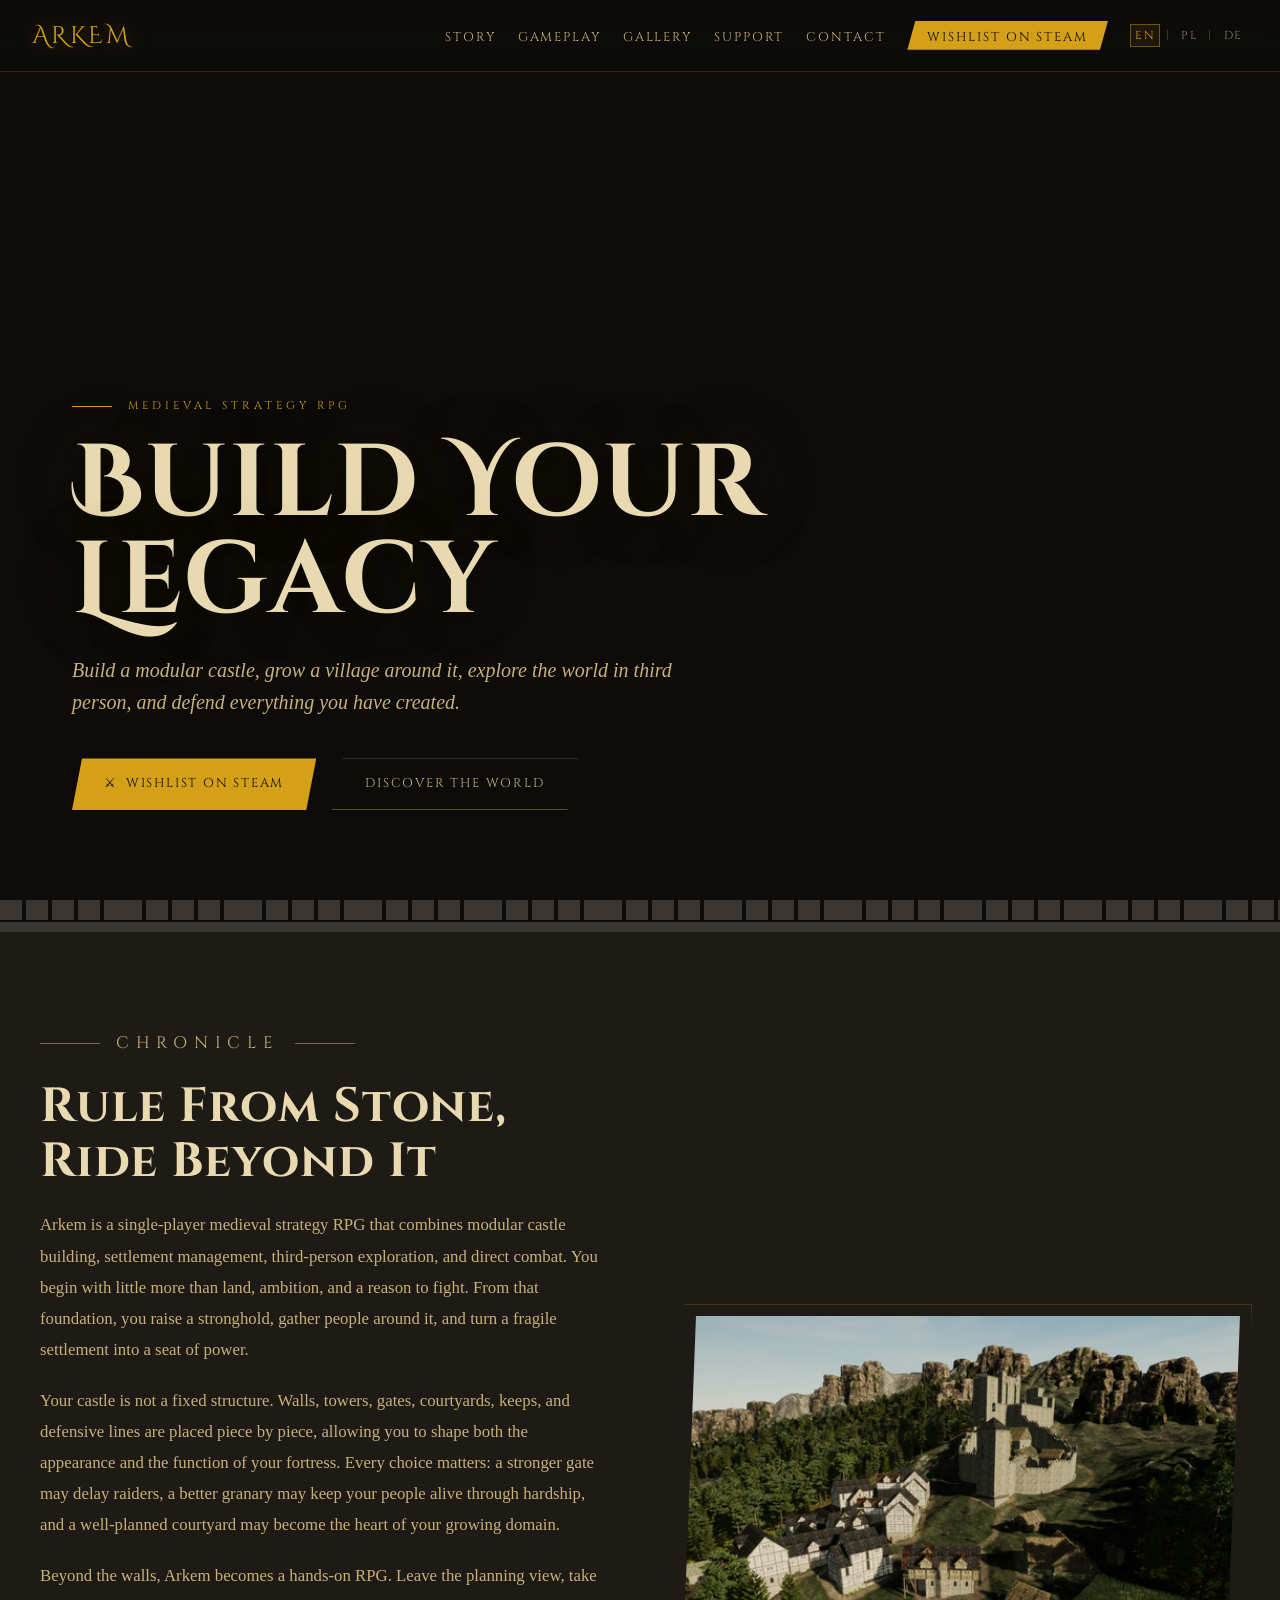
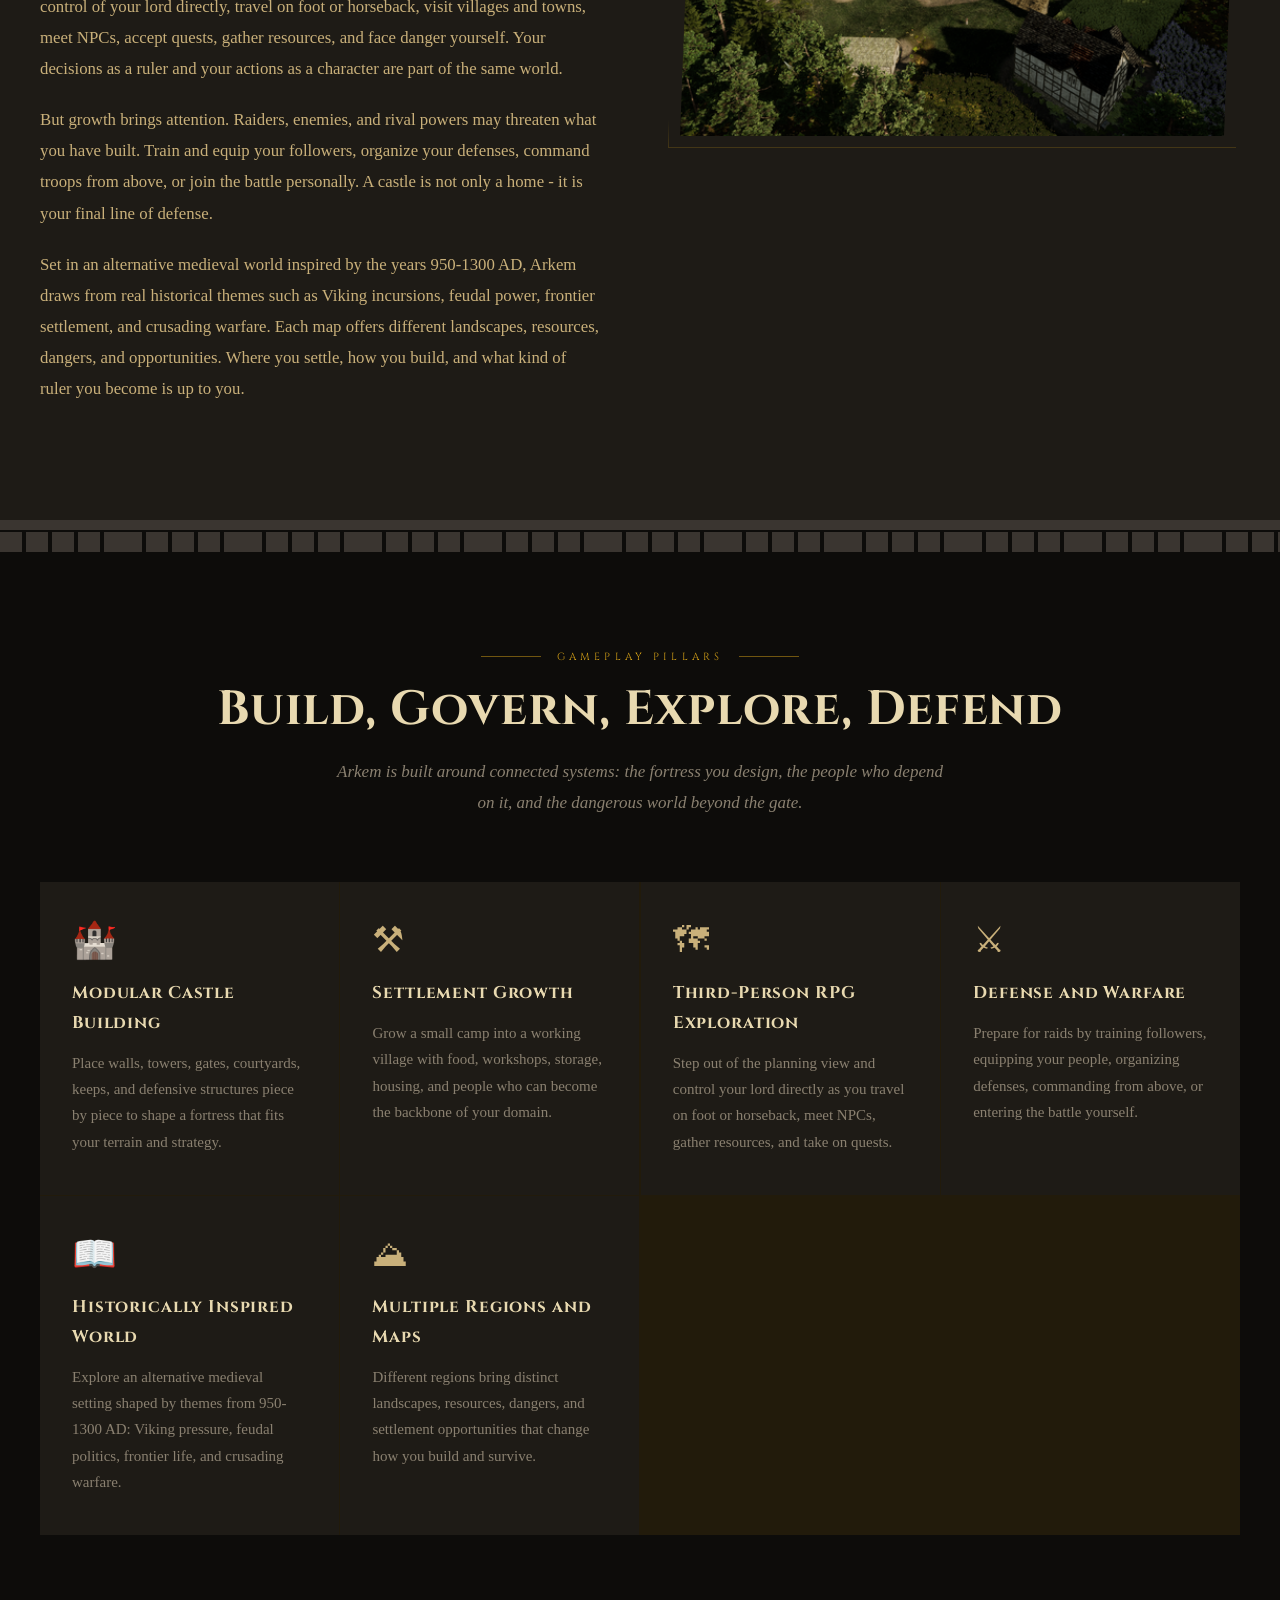
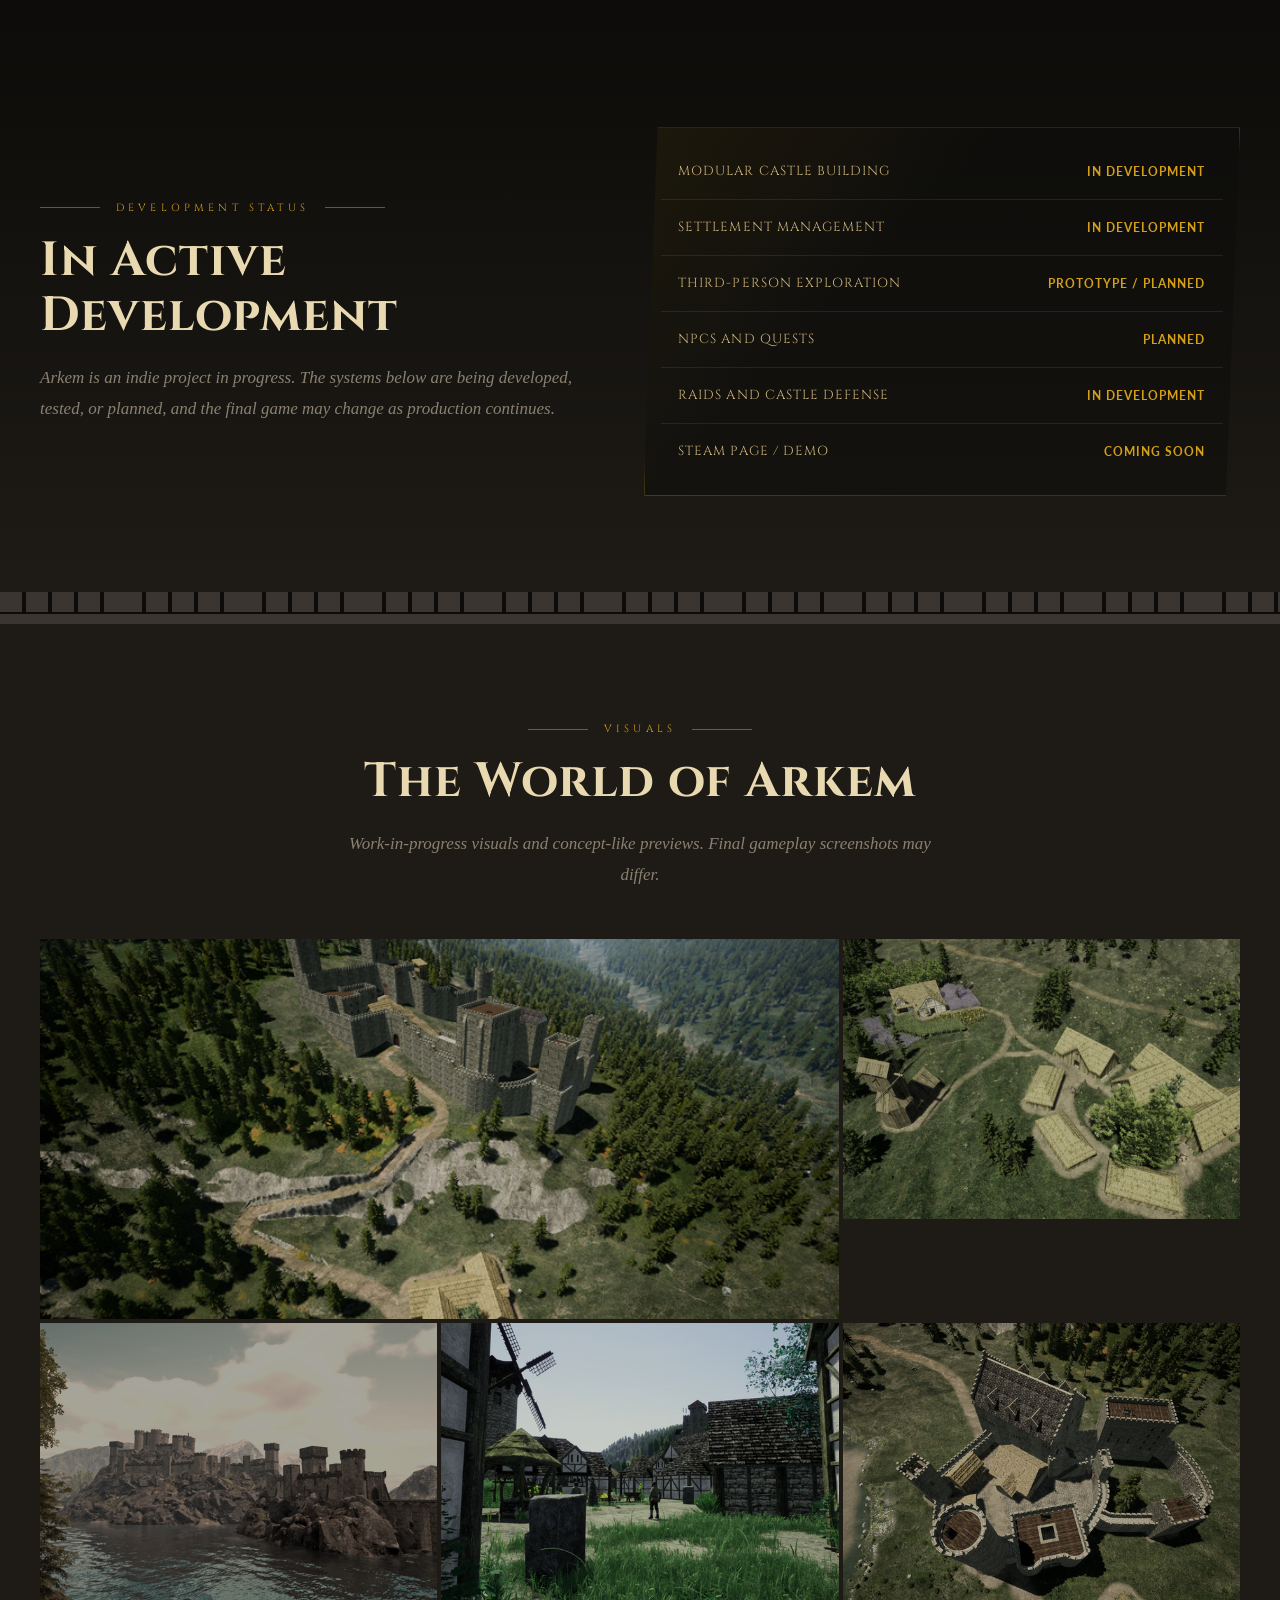
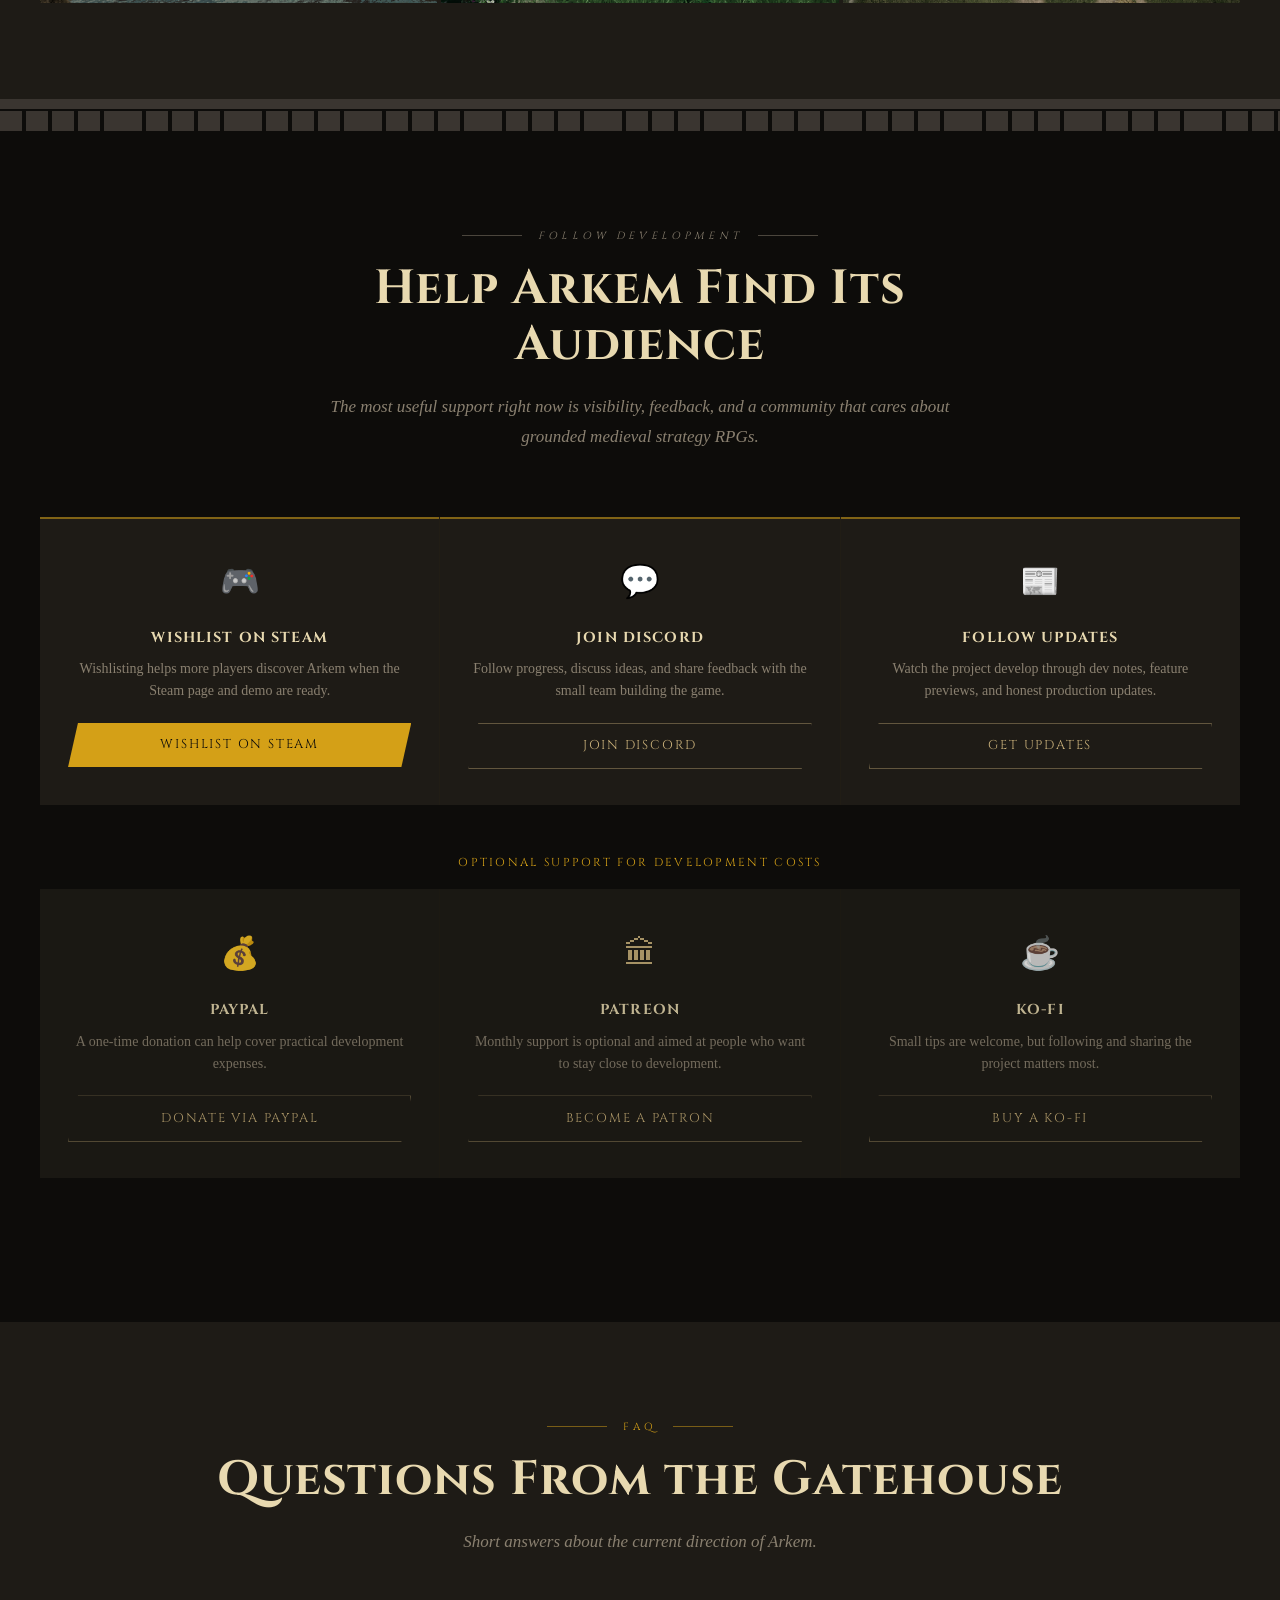
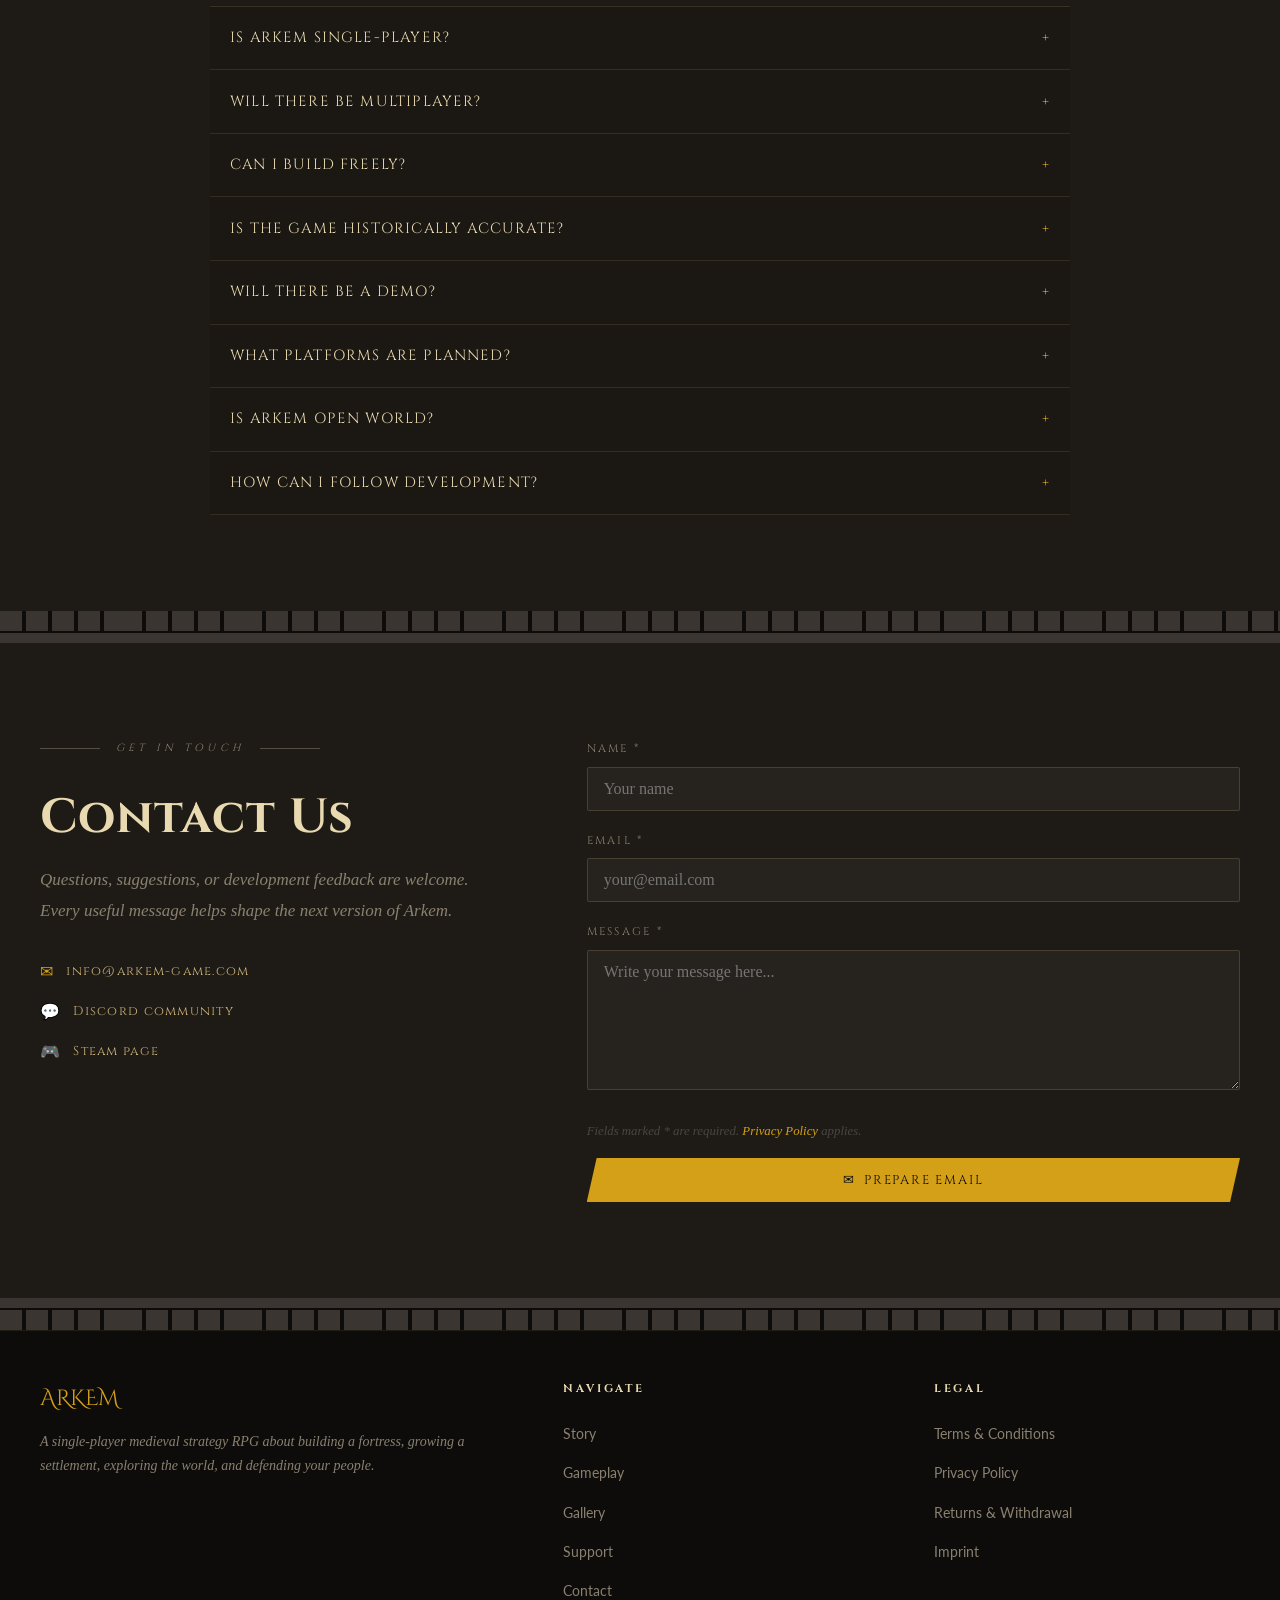
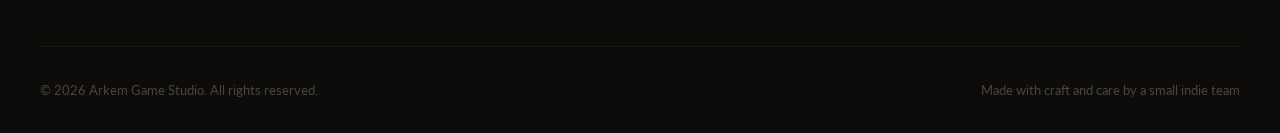
==== commit bc63e516: "22" ====
--- a/index.html
+++ b/index.html
@@ -74,7 +74,7 @@
       <li><a href="#gallery" data-i18n="nav.gallery">Gallery</a></li>
       <li><a href="#support" data-i18n="nav.support">Support</a></li>
       <li><a href="#contact" data-i18n="nav.contact">Contact</a></li>
-      <li><a href="https://store.steampowered.com/" target="_blank" rel="noopener" class="nav-cta" data-i18n="nav.wishlist">Wishlist on Steam</a></li>
+      <li><a href="https://store.steampowered.com/app/2372120/Arkem/" target="_blank" rel="noopener" class="nav-cta" data-i18n="nav.wishlist">Wishlist on Steam</a></li>
       <li class="nav-language">
         <div class="language-switcher" role="group" aria-label="Language selection" data-i18n-aria-label="language.label">
           <button type="button" class="language-btn" data-lang="en" aria-pressed="true">EN</button>
@@ -105,7 +105,7 @@
       Build a modular castle, grow a village around it, explore the world in third person, and defend everything you have created.
     </p>
     <div class="hero-actions">
-      <a href="https://store.steampowered.com/" target="_blank" rel="noopener" class="btn btn-primary">
+      <a href="https://store.steampowered.com/app/2372120/Arkem/" target="_blank" rel="noopener" class="btn btn-primary">
         <span aria-hidden="true">&#9876;</span>
         <span data-i18n="cta.wishlist">Wishlist on Steam</span>
       </a>
@@ -141,7 +141,7 @@
 
       <div class="story-image-wrap reveal reveal-delay-2">
         <img
-          src="https://image.jimcdn.com/app/cms/image/transf/none/path/s5f5f128530f87ed1/backgroundarea/i56e5087897976798/version/1766573105/image.jpg"
+          src="/img/Castle landscape.png"
           alt="A vast medieval landscape with misty mountains and castle battlements at dawn"
           data-i18n-alt="story.imageAlt"
           loading="lazy"
@@ -275,7 +275,7 @@
     <div class="gallery-grid" role="list">
       <div class="gallery-item featured reveal" role="button" tabindex="0" aria-label="Open visual preview: Castle at dusk" data-i18n-aria-label="gallery.item1.aria">
         <img
-          src="https://image.jimcdn.com/app/cms/image/transf/none/path/s5f5f128530f87ed1/backgroundarea/i56e5087897976798/version/1766573105/image.jpg"
+          src="/img/Castle approach.png"
           alt="A castle gatehouse at dusk with torchlight along the ramparts"
           data-i18n-alt="gallery.item1.alt"
           loading="lazy" width="800" height="380"
@@ -285,7 +285,7 @@
 
       <div class="gallery-item reveal reveal-delay-1" role="button" tabindex="0" aria-label="Open visual preview: Region planning" data-i18n-aria-label="gallery.item2.aria">
         <img
-          src="https://image.jimcdn.com/app/cms/image/transf/none/path/s5f5f128530f87ed1/backgroundarea/i56e5087897976798/version/1766573105/image.jpg"
+          src="/img/Region planning.png"
           alt="A medieval landscape suggesting future regional planning"
           data-i18n-alt="gallery.item2.alt"
           loading="lazy" width="400" height="280"
@@ -296,7 +296,7 @@
 
       <div class="gallery-item reveal" role="button" tabindex="0" aria-label="Open visual preview: Raiders beyond the coast" data-i18n-aria-label="gallery.item3.aria">
         <img
-          src="https://image.jimcdn.com/app/cms/image/transf/none/path/s5f5f128530f87ed1/backgroundarea/i56e5087897976798/version/1766573105/image.jpg"
+          src="/img/Raid threat.png"
           alt="A dark coastal landscape used as a raid concept preview"
           data-i18n-alt="gallery.item3.alt"
           loading="lazy" width="400" height="280"
@@ -307,7 +307,7 @@
 
       <div class="gallery-item reveal reveal-delay-1" role="button" tabindex="0" aria-label="Open visual preview: Exploration mood" data-i18n-aria-label="gallery.item4.aria">
         <img
-          src="https://image.jimcdn.com/app/cms/image/transf/none/path/s5f5f128530f87ed1/backgroundarea/i56e5087897976798/version/1766573105/image.jpg"
+          src="/img/Exploration mood.png"
           alt="A forested medieval vista representing third-person exploration"
           data-i18n-alt="gallery.item4.alt"
           loading="lazy" width="400" height="280"
@@ -318,7 +318,7 @@
 
       <div class="gallery-item reveal reveal-delay-2" role="button" tabindex="0" aria-label="Open visual preview: Stronghold interior" data-i18n-aria-label="gallery.item5.aria">
         <img
-          src="https://image.jimcdn.com/app/cms/image/transf/none/path/s5f5f128530f87ed1/backgroundarea/i56e5087897976798/version/1766573105/image.jpg"
+          src="/img/Stronghold interior.png"
           alt="A warm medieval interior mood preview for a future stronghold"
           data-i18n-alt="gallery.item5.alt"
           loading="lazy" width="400" height="280"
@@ -347,14 +347,14 @@
         <div class="icon" aria-hidden="true">&#127918;</div>
         <h3 data-i18n="support.steam.title">Wishlist on Steam</h3>
         <p data-i18n="support.steam.desc">Wishlisting helps more players discover Arkem when the Steam page and demo are ready.</p>
-        <a href="https://store.steampowered.com/" target="_blank" rel="noopener" class="btn btn-primary" data-i18n="support.steam.cta">Wishlist on Steam</a>
+        <a href="https://store.steampowered.com/app/2372120/Arkem/" target="_blank" rel="noopener" class="btn btn-primary" data-i18n="support.steam.cta">Wishlist on Steam</a>
       </div>
 
       <div class="support-card is-primary reveal reveal-delay-1">
         <div class="icon" aria-hidden="true">&#128172;</div>
         <h3 data-i18n="support.discord.title">Join Discord</h3>
         <p data-i18n="support.discord.desc">Follow progress, discuss ideas, and share feedback with the small team building the game.</p>
-        <a href="https://discord.com/" target="_blank" rel="noopener" class="btn btn-ghost" data-i18n="support.discord.cta">Join Discord</a>
+        <a href="https://discord.gg/hpjwruNRAg" target="_blank" rel="noopener" class="btn btn-ghost" data-i18n="support.discord.cta">Join Discord</a>
       </div>
 
       <div class="support-card is-primary reveal reveal-delay-2">
@@ -371,21 +371,21 @@
         <div class="icon" aria-hidden="true">&#128176;</div>
         <h3 data-i18n="support.paypal.title">PayPal</h3>
         <p data-i18n="support.paypal.desc">A one-time donation can help cover practical development expenses.</p>
-        <a href="https://www.paypal.com/" target="_blank" rel="noopener" class="btn btn-ghost" data-i18n="support.paypal.cta">Donate via PayPal</a>
+        <a href="https://www.paypal.com/paypalme/ProjectKonigstein" target="_blank" rel="noopener" class="btn btn-ghost" data-i18n="support.paypal.cta">Donate via PayPal</a>
       </div>
 
       <div class="support-card reveal reveal-delay-1">
         <div class="icon" aria-hidden="true">&#127963;</div>
         <h3 data-i18n="support.patreon.title">Patreon</h3>
         <p data-i18n="support.patreon.desc">Monthly support is optional and aimed at people who want to stay close to development.</p>
-        <a href="https://www.patreon.com/" target="_blank" rel="noopener" class="btn btn-ghost" data-i18n="support.patreon.cta">Become a Patron</a>
+        <a href="https://www.patreon.com/cw/Arkem" target="_blank" rel="noopener" class="btn btn-ghost" data-i18n="support.patreon.cta">Become a Patron</a>
       </div>
 
       <div class="support-card reveal reveal-delay-2">
         <div class="icon" aria-hidden="true">&#9749;</div>
         <h3 data-i18n="support.kofi.title">Ko-fi</h3>
         <p data-i18n="support.kofi.desc">Small tips are welcome, but following and sharing the project matters most.</p>
-        <a href="https://ko-fi.com/" target="_blank" rel="noopener" class="btn btn-ghost" data-i18n="support.kofi.cta">Buy a Ko-fi</a>
+        <a href="https://ko-fi.com/arkemgame" target="_blank" rel="noopener" class="btn btn-ghost" data-i18n="support.kofi.cta">Buy a Ko-fi</a>
       </div>
     </div>
   </div>
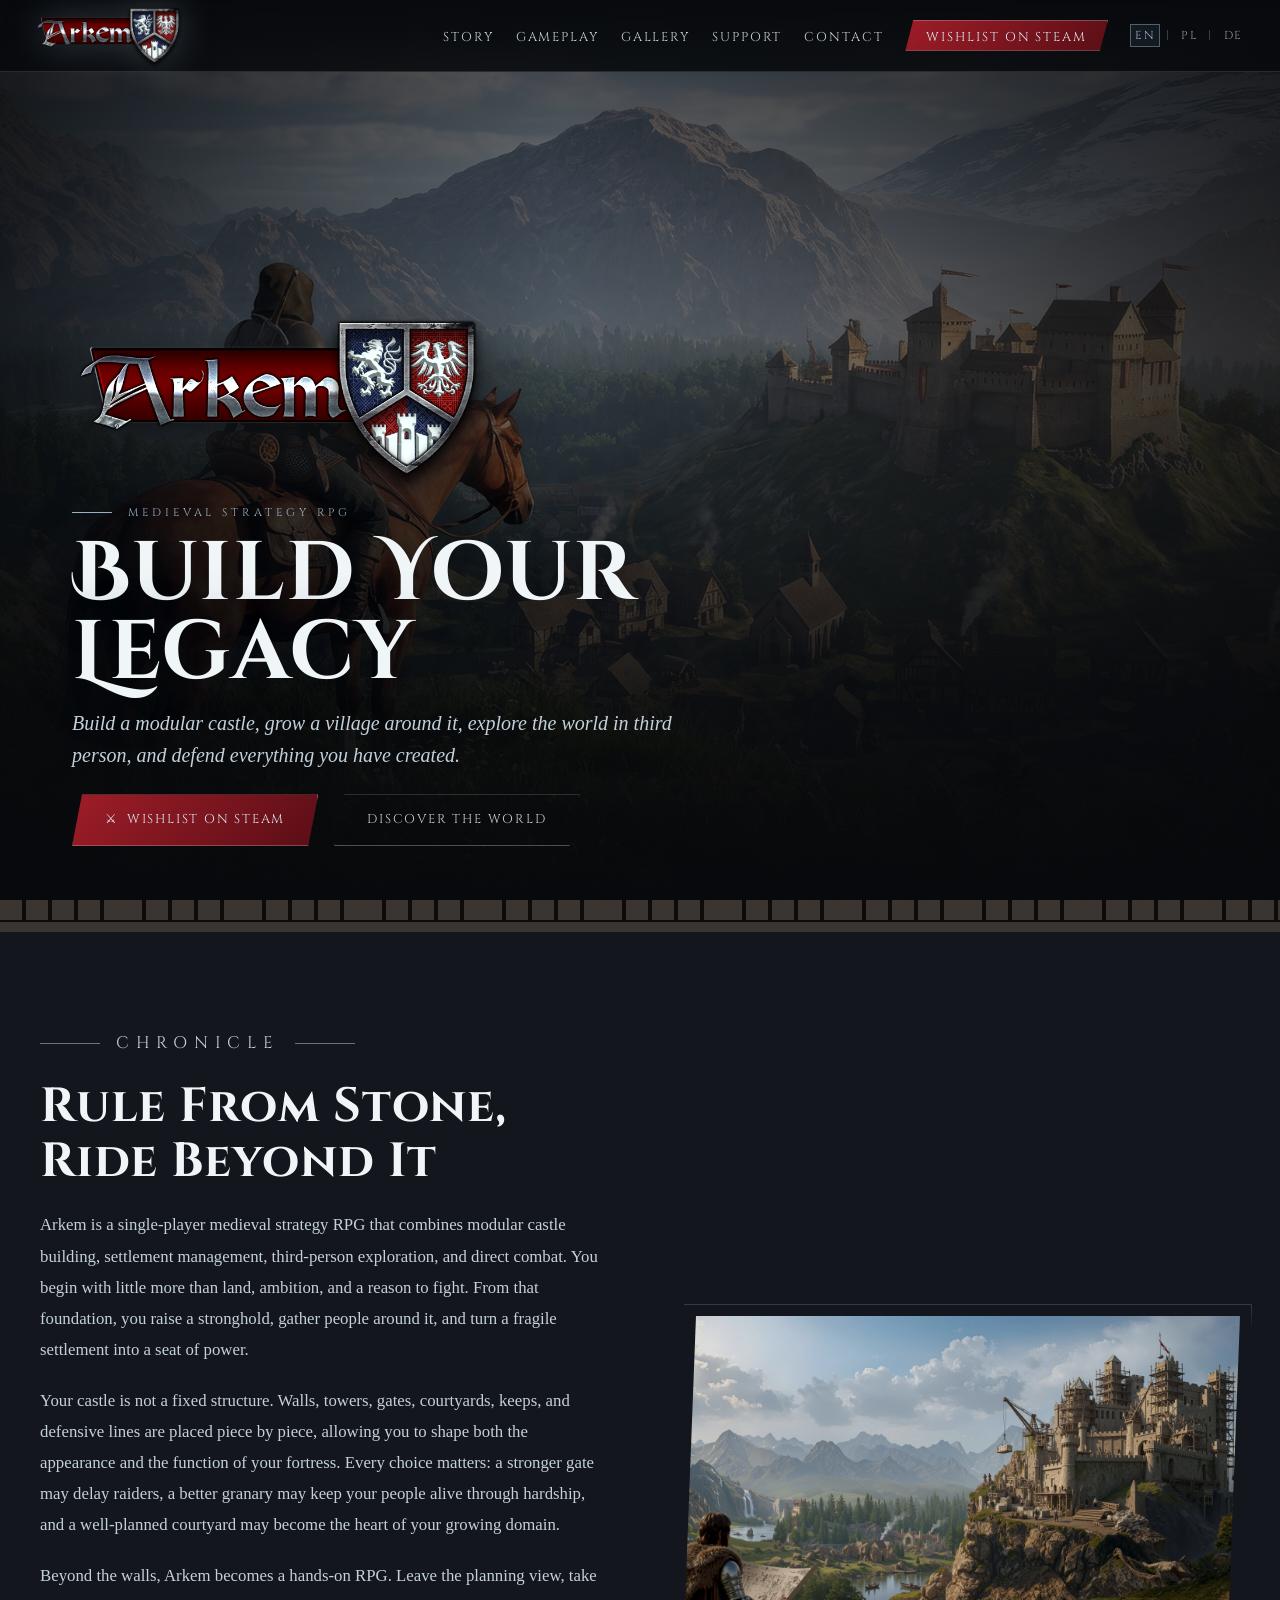
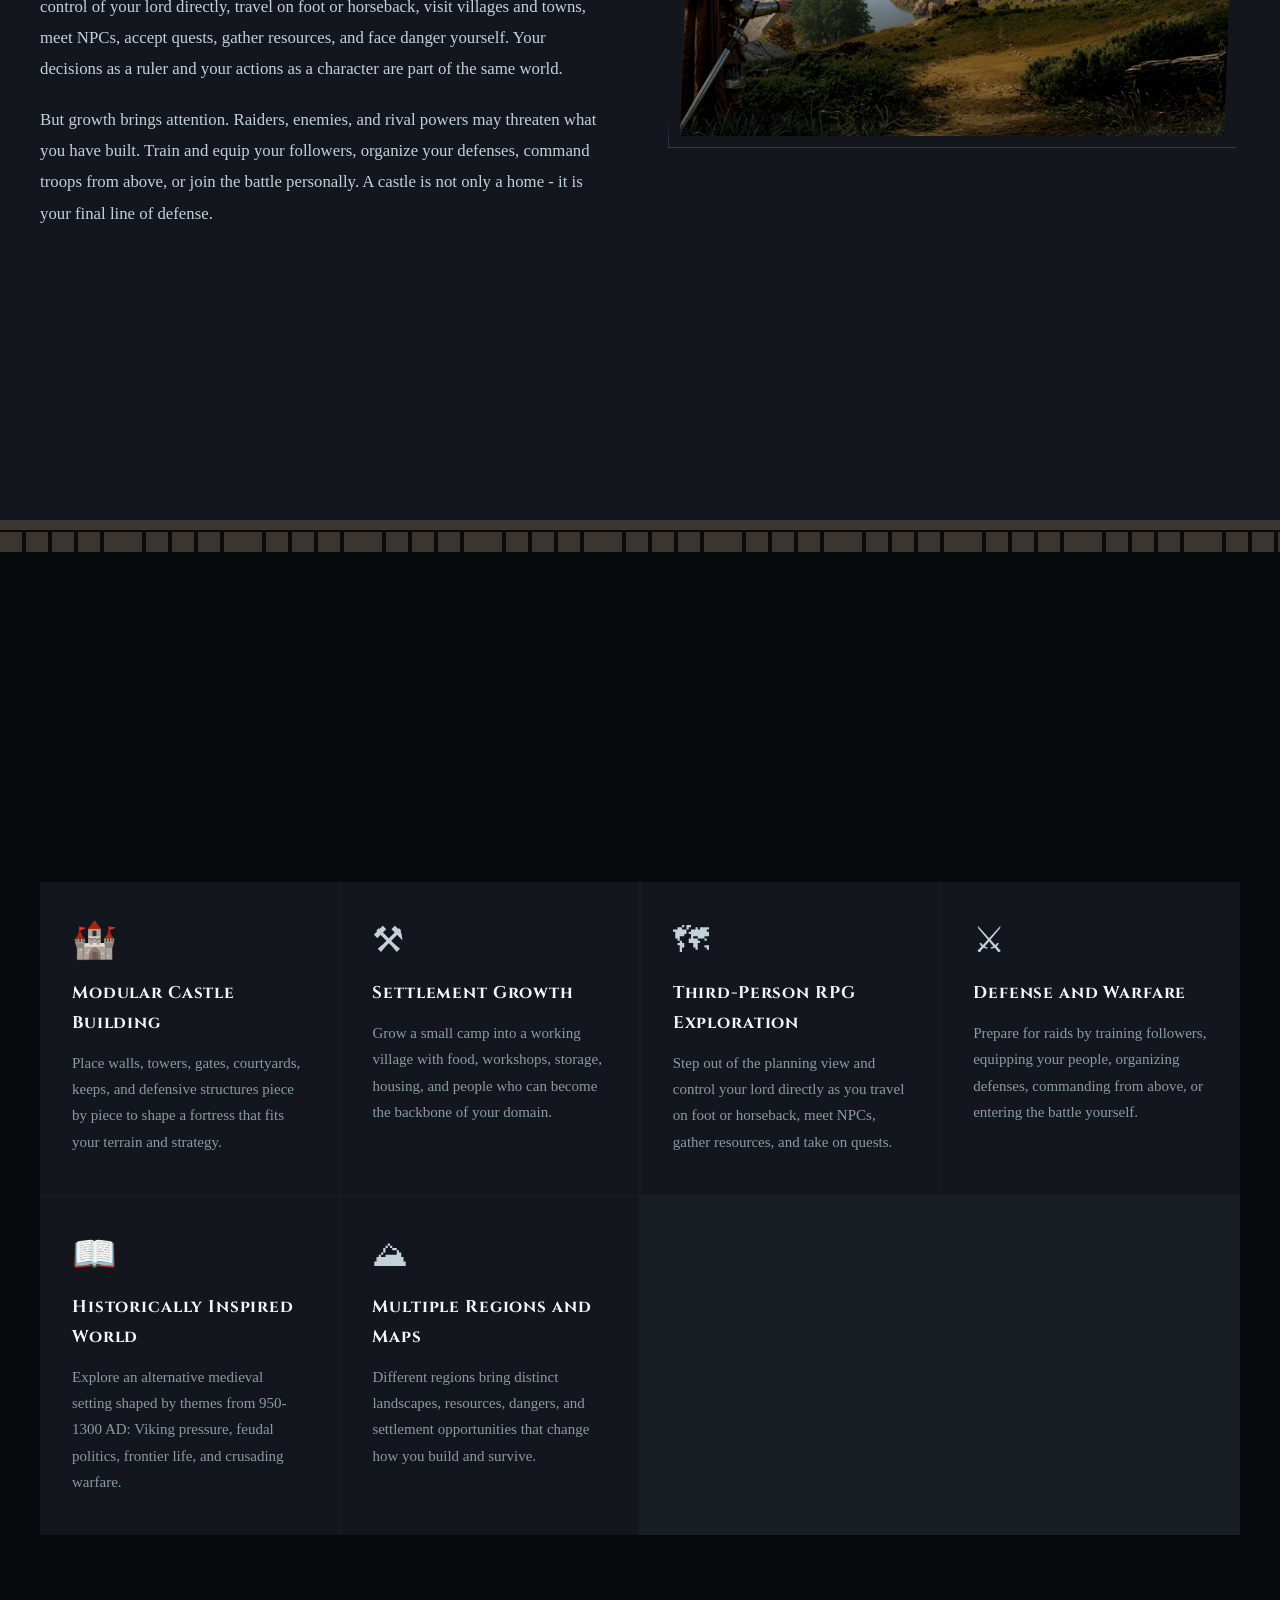
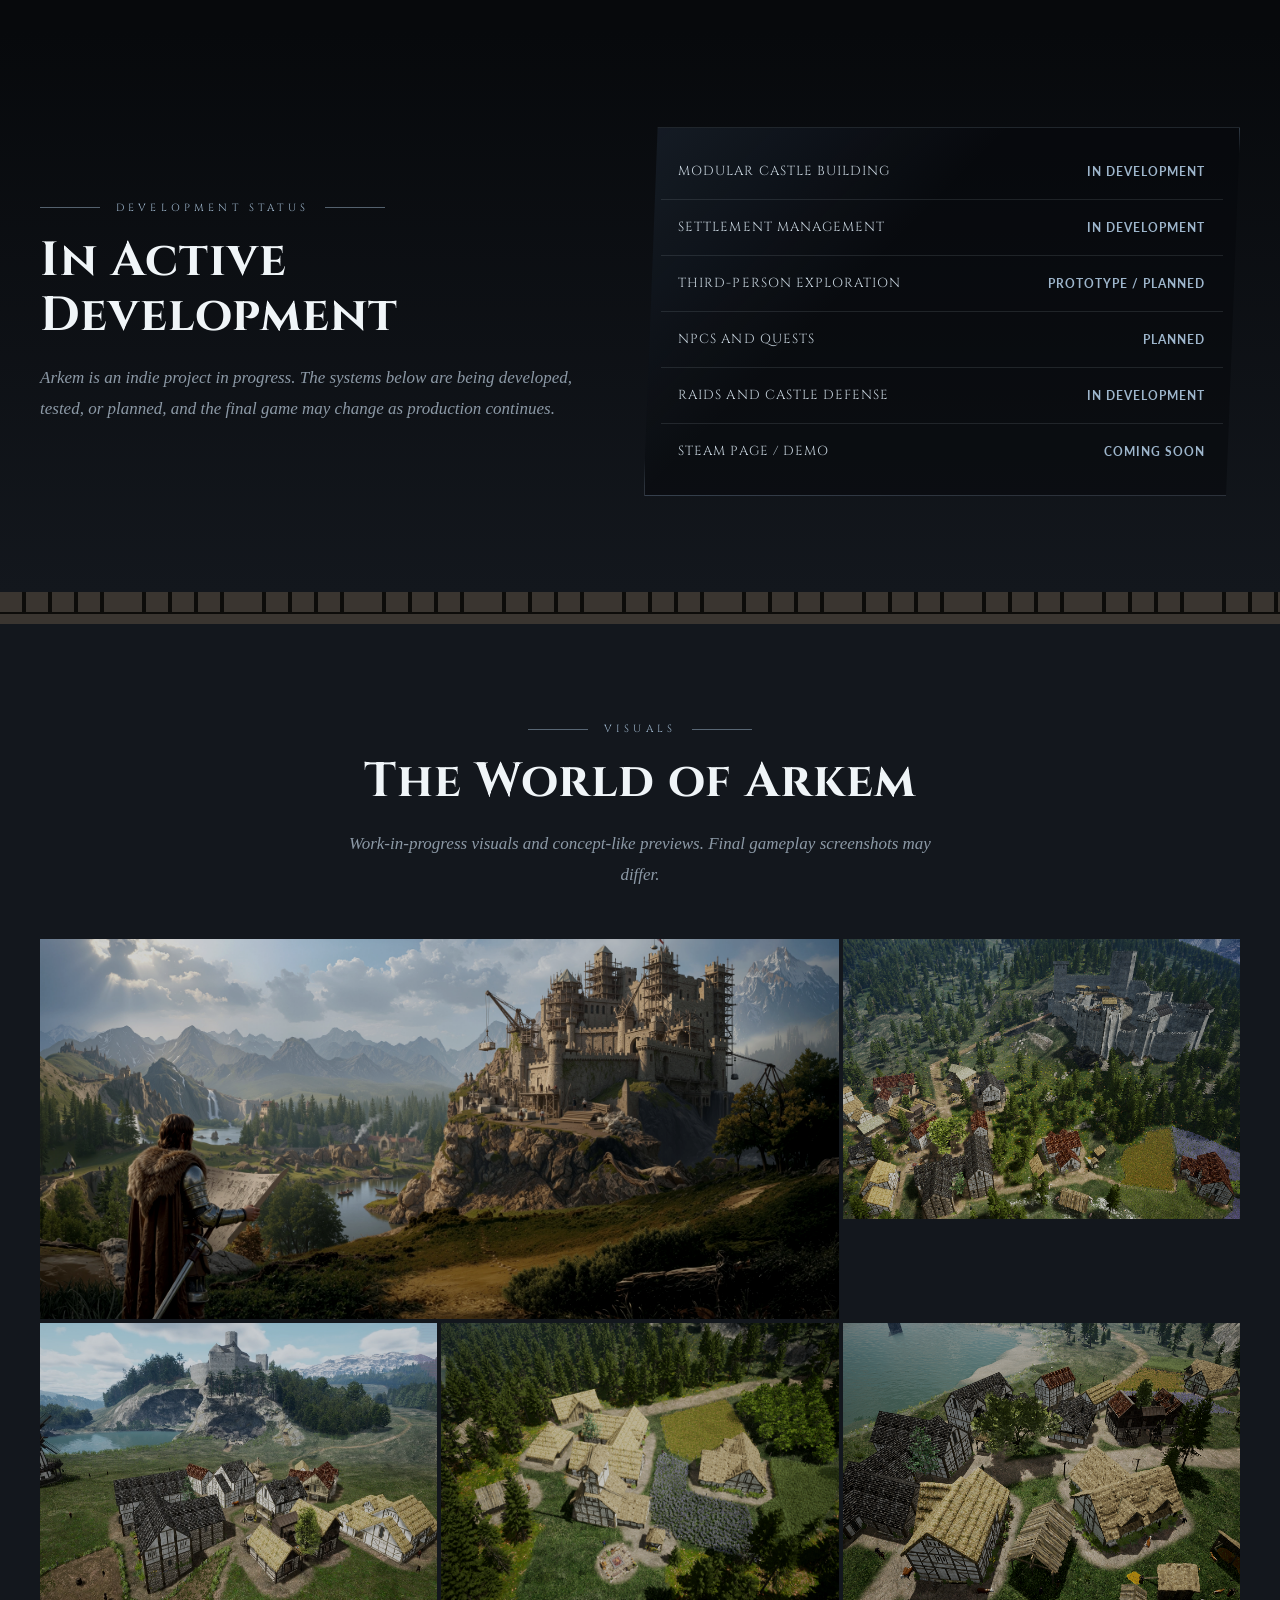
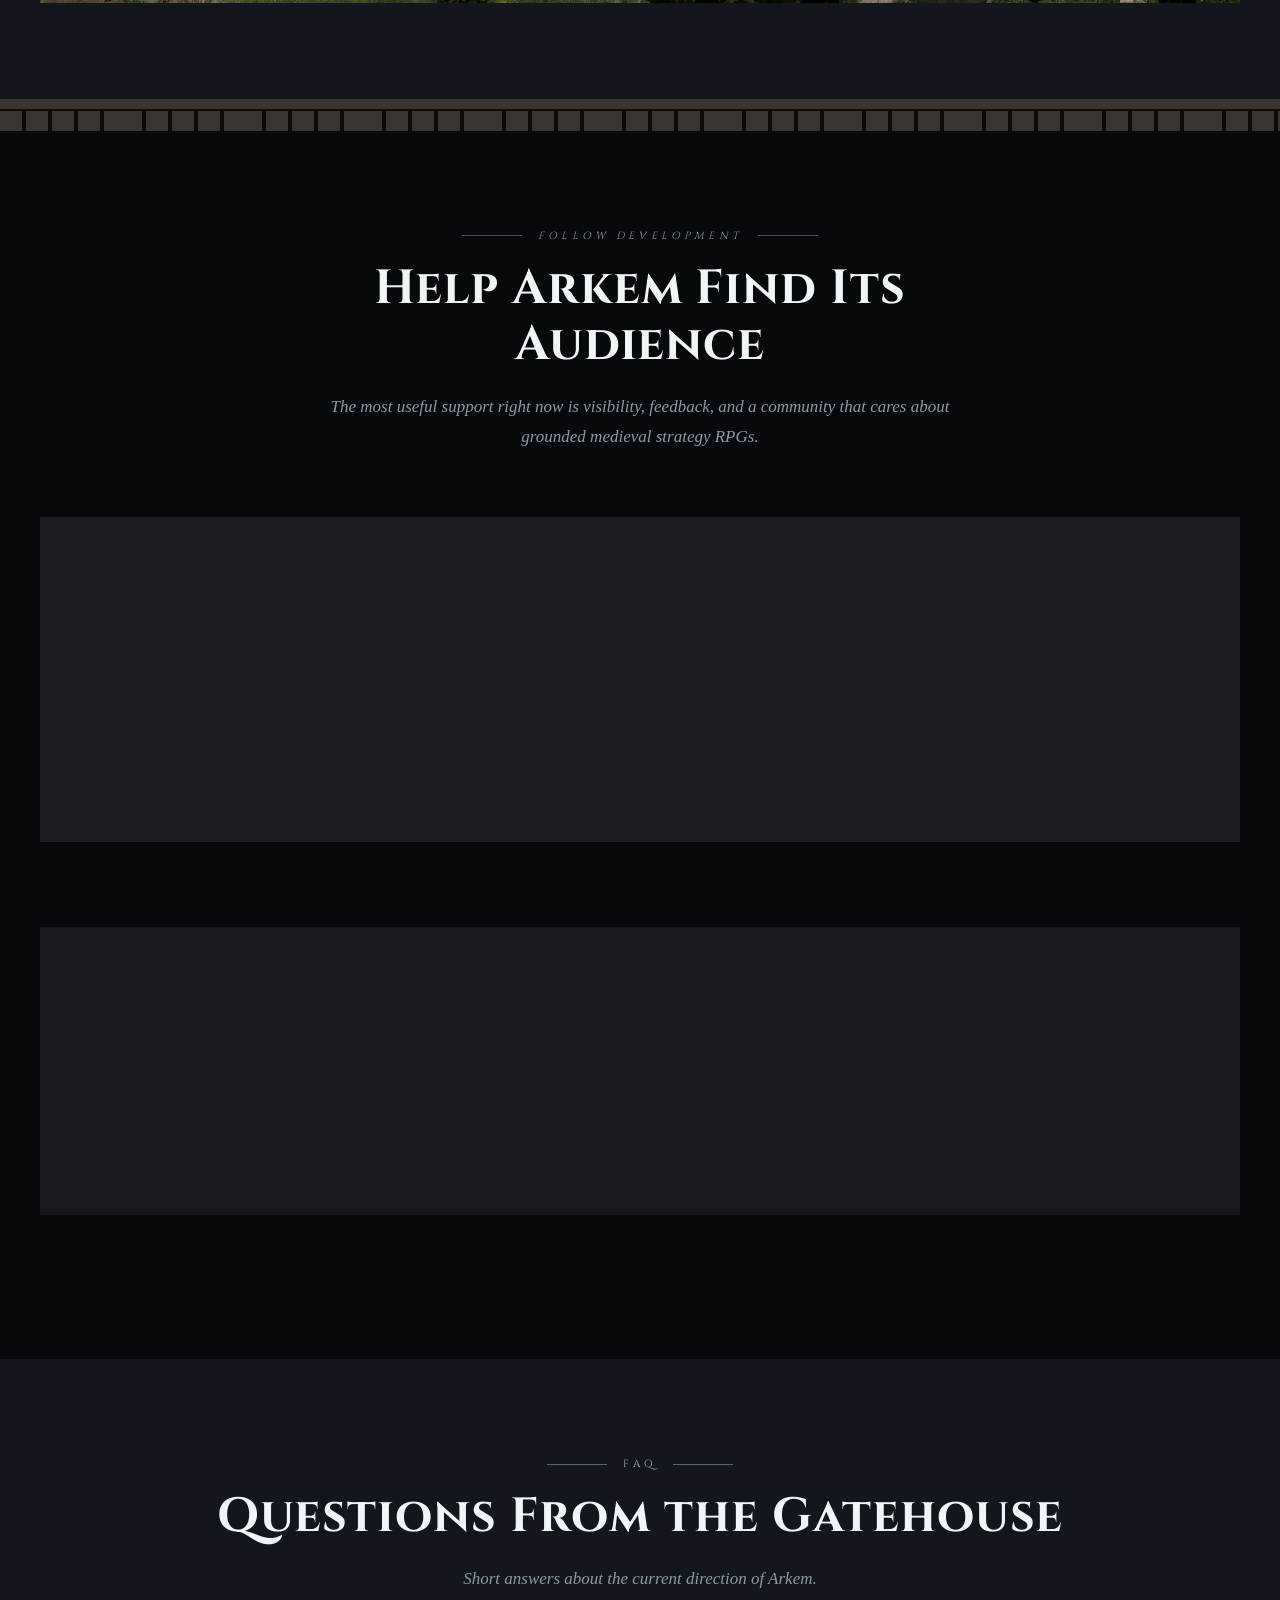
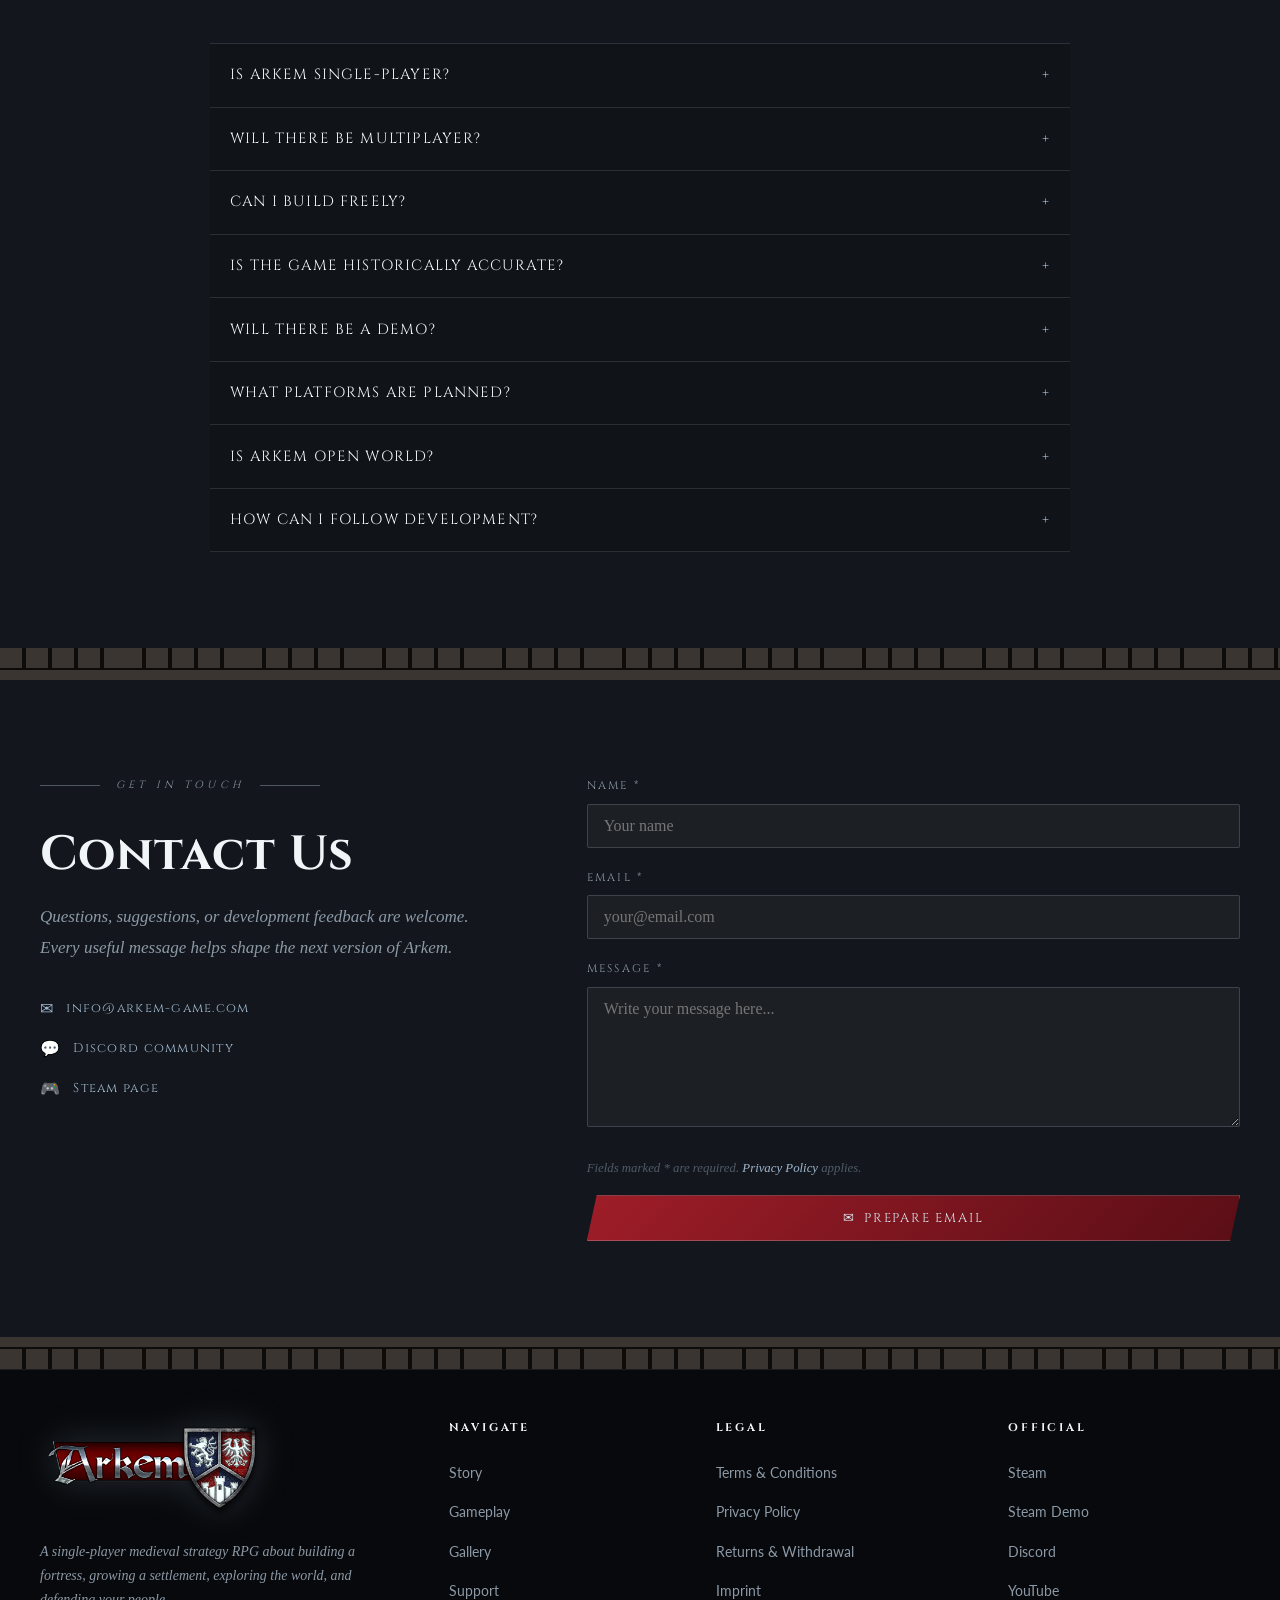
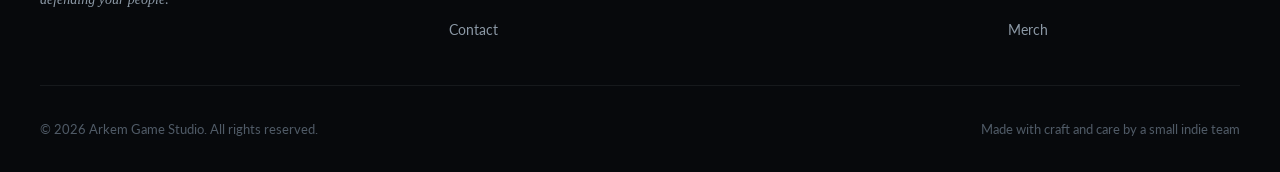
==== commit 3f0130fa: "33 33" ====
--- a/index.html
+++ b/index.html
@@ -8,19 +8,18 @@
   <!-- SEO -->
   <title data-i18n="meta.title">ARKEM - Modular Castle-Building Strategy RPG</title>
   <meta name="description" data-i18n-content="meta.description" content="ARKEM is a single-player medieval strategy RPG about modular castle building, settlement management, third-person exploration, and defending your domain.">
-  <meta name="keywords" content="ARKEM, medieval game, castle building game, strategy RPG, medieval RPG, castle simulator, settlement management, indie game, PC game">
   <meta name="author" content="Arkem Game Studio">
   <meta name="robots" content="index, follow">
-  <link rel="canonical" href="https://www.arkem-game.com/">
+  <link rel="canonical" href="https://arkem.encyklopediasredniowiecza.pl/">
 
   <!-- Open Graph -->
   <meta property="og:type" content="website">
-  <meta property="og:url" content="https://www.arkem-game.com/">
+  <meta property="og:url" content="https://arkem.encyklopediasredniowiecza.pl/">
   <meta property="og:title" data-i18n-content="meta.ogTitle" content="ARKEM - Modular Castle-Building Strategy RPG">
   <meta property="og:description" data-i18n-content="meta.ogDescription" content="Build a modular castle, grow a village, explore in third person, and defend your people in a single-player medieval strategy RPG.">
-  <meta property="og:image" content="https://image.jimcdn.com/app/cms/image/transf/none/path/s5f5f128530f87ed1/backgroundarea/i56e5087897976798/version/1766573105/image.jpg">
-  <meta property="og:image:width" content="2000">
-  <meta property="og:image:height" content="1500">
+  <meta property="og:image" content="https://arkem.encyklopediasredniowiecza.pl/img/images/og-image.jpg">
+  <meta property="og:image:width" content="1920">
+  <meta property="og:image:height" content="1080">
   <meta property="og:locale" content="en_US">
   <meta property="og:site_name" content="ARKEM">
 
@@ -28,11 +27,11 @@
   <meta name="twitter:card" content="summary_large_image">
   <meta name="twitter:title" data-i18n-content="meta.twitterTitle" content="ARKEM - Medieval Strategy RPG">
   <meta name="twitter:description" data-i18n-content="meta.twitterDescription" content="Build a castle piece by piece, manage a growing settlement, explore the world directly, and defend what you have created.">
-  <meta name="twitter:image" content="https://image.jimcdn.com/app/cms/image/transf/none/path/s5f5f128530f87ed1/backgroundarea/i56e5087897976798/version/1766573105/image.jpg">
+  <meta name="twitter:image" content="https://arkem.encyklopediasredniowiecza.pl/img/images/og-image.jpg">
 
   <!-- PWA / Manifest -->
   <link rel="manifest" href="manifest.webmanifest">
-  <meta name="theme-color" content="#d4a017">
+  <meta name="theme-color" content="#162d4f">
   <meta name="apple-mobile-web-app-capable" content="yes">
   <meta name="apple-mobile-web-app-status-bar-style" content="black-translucent">
   <meta name="apple-mobile-web-app-title" content="ARKEM">
@@ -46,9 +45,9 @@
     "description": "ARKEM is a single-player medieval strategy RPG combining modular castle building, settlement management, third-person exploration, and direct combat.",
     "genre": ["Strategy", "Role-Playing Game", "Castle Building", "Settlement Management"],
     "gamePlatform": "PC",
-    "url": "https://www.arkem-game.com/",
-    "image": "https://image.jimcdn.com/app/cms/image/transf/none/path/s5f5f128530f87ed1/backgroundarea/i56e5087897976798/version/1766573105/image.jpg",
-    "publisher": { "@type": "Organization", "name": "Arkem Game Studio", "url": "https://www.arkem-game.com/" },
+    "url": "https://arkem.encyklopediasredniowiecza.pl/",
+    "image": "https://arkem.encyklopediasredniowiecza.pl/img/images/og-image.jpg",
+    "publisher": { "@type": "Organization", "name": "Arkem Game Studio", "url": "https://arkem.encyklopediasredniowiecza.pl/" },
     "applicationCategory": "Game",
     "operatingSystem": "Windows, Linux"
   }
@@ -66,7 +65,9 @@
 <!-- =================== NAV =================== -->
 <header role="banner">
   <nav id="nav" aria-label="Main navigation" data-i18n-aria-label="nav.aria">
-    <a href="#hero" class="nav-logo" aria-label="ARKEM - Home" data-i18n-aria-label="nav.homeLabel">ARKEM</a>
+    <a href="#hero" class="nav-logo" aria-label="ARKEM - Home" data-i18n-aria-label="nav.homeLabel">
+      <img src="/img/Arkem_Banner.png" alt="" aria-hidden="true" class="nav-logo-img" width="226" height="100">
+    </a>
 
     <ul class="nav-links" id="primary-navigation" role="list">
       <li><a href="#story" data-i18n="nav.story">Story</a></li>
@@ -99,6 +100,7 @@
   <div class="hero-overlay" aria-hidden="true"></div>
 
   <div class="hero-content">
+    <img class="hero-logo-mark" src="/img/Arkem_Banner.png" alt="Arkem" width="754" height="333" decoding="async">
     <p class="hero-eyebrow" data-i18n="hero.eyebrow">Medieval Strategy RPG</p>
     <h1 class="hero-title" data-i18n-html="hero.title">Build Your<br>Legacy</h1>
     <p class="hero-subtitle" data-i18n="hero.subtitle">
@@ -141,7 +143,7 @@
 
       <div class="story-image-wrap reveal reveal-delay-2">
         <img
-          src="/img/Castle landscape.png"
+          src="/img/images/Pictures/Castle Construction.jpg"
           alt="A vast medieval landscape with misty mountains and castle battlements at dawn"
           data-i18n-alt="story.imageAlt"
           loading="lazy"
@@ -273,58 +275,54 @@
     </div>
 
     <div class="gallery-grid" role="list">
-      <div class="gallery-item featured reveal" role="button" tabindex="0" aria-label="Open visual preview: Castle at dusk" data-i18n-aria-label="gallery.item1.aria">
+      <div class="gallery-item featured reveal" role="button" tabindex="0" aria-label="Open visual preview: Castle construction" data-i18n-aria-label="gallery.item1.aria">
         <img
-          src="/img/Castle approach.png"
-          alt="A castle gatehouse at dusk with torchlight along the ramparts"
+          src="/img/images/Pictures/Castle Construction.jpg"
+          alt="A castle under construction above a medieval settlement"
           data-i18n-alt="gallery.item1.alt"
           loading="lazy" width="800" height="380"
         >
-        <span class="gallery-caption" data-i18n="gallery.item1.caption">Castle approach</span>
-      </div>
-
-      <div class="gallery-item reveal reveal-delay-1" role="button" tabindex="0" aria-label="Open visual preview: Region planning" data-i18n-aria-label="gallery.item2.aria">
+        <span class="gallery-caption" data-i18n="gallery.item1.caption">Castle construction</span>
+      </div>
+
+      <div class="gallery-item reveal reveal-delay-1" role="button" tabindex="0" aria-label="Open visual preview: Settlement growth" data-i18n-aria-label="gallery.item2.aria">
         <img
-          src="/img/Region planning.png"
-          alt="A medieval landscape suggesting future regional planning"
+          src="/img/images/Screenshots/Village 02.png"
+          alt="A medieval village beside water and fields"
           data-i18n-alt="gallery.item2.alt"
           loading="lazy" width="400" height="280"
-          style="filter:sepia(40%) hue-rotate(10deg) brightness(0.75)"
         >
-        <span class="gallery-caption" data-i18n="gallery.item2.caption">Region planning</span>
-      </div>
-
-      <div class="gallery-item reveal" role="button" tabindex="0" aria-label="Open visual preview: Raiders beyond the coast" data-i18n-aria-label="gallery.item3.aria">
+        <span class="gallery-caption" data-i18n="gallery.item2.caption">Settlement growth</span>
+      </div>
+
+      <div class="gallery-item reveal" role="button" tabindex="0" aria-label="Open visual preview: Third-person exploration" data-i18n-aria-label="gallery.item3.aria">
         <img
-          src="/img/Raid threat.png"
-          alt="A dark coastal landscape used as a raid concept preview"
+          src="/img/images/Screenshots/Third-Person.png"
+          alt="A third-person view across a medieval village and castle"
           data-i18n-alt="gallery.item3.alt"
           loading="lazy" width="400" height="280"
-          style="filter:sepia(60%) hue-rotate(-20deg) brightness(0.65)"
         >
-        <span class="gallery-caption" data-i18n="gallery.item3.caption">Raid threat</span>
-      </div>
-
-      <div class="gallery-item reveal reveal-delay-1" role="button" tabindex="0" aria-label="Open visual preview: Exploration mood" data-i18n-aria-label="gallery.item4.aria">
+        <span class="gallery-caption" data-i18n="gallery.item3.caption">Third-person exploration</span>
+      </div>
+
+      <div class="gallery-item reveal reveal-delay-1" role="button" tabindex="0" aria-label="Open visual preview: Defense encounter" data-i18n-aria-label="gallery.item4.aria">
         <img
-          src="/img/Exploration mood.png"
-          alt="A forested medieval vista representing third-person exploration"
+          src="/img/images/Screenshots/Player vs. Wolve.png"
+          alt="A player character facing danger in a forest clearing"
           data-i18n-alt="gallery.item4.alt"
           loading="lazy" width="400" height="280"
-          style="filter:sepia(20%) hue-rotate(30deg) brightness(0.8)"
         >
-        <span class="gallery-caption" data-i18n="gallery.item4.caption">Exploration mood</span>
-      </div>
-
-      <div class="gallery-item reveal reveal-delay-2" role="button" tabindex="0" aria-label="Open visual preview: Stronghold interior" data-i18n-aria-label="gallery.item5.aria">
+        <span class="gallery-caption" data-i18n="gallery.item4.caption">Defense encounter</span>
+      </div>
+
+      <div class="gallery-item reveal reveal-delay-2" role="button" tabindex="0" aria-label="Open visual preview: Castle and village" data-i18n-aria-label="gallery.item5.aria">
         <img
-          src="/img/Stronghold interior.png"
-          alt="A warm medieval interior mood preview for a future stronghold"
+          src="/img/images/Screenshots/Castle and Village 02.png"
+          alt="A growing village below a hilltop castle"
           data-i18n-alt="gallery.item5.alt"
           loading="lazy" width="400" height="280"
-          style="filter:sepia(35%) brightness(0.7)"
         >
-        <span class="gallery-caption" data-i18n="gallery.item5.caption">Stronghold interior</span>
+        <span class="gallery-caption" data-i18n="gallery.item5.caption">Castle and village</span>
       </div>
     </div>
   </div>
@@ -348,20 +346,21 @@
         <h3 data-i18n="support.steam.title">Wishlist on Steam</h3>
         <p data-i18n="support.steam.desc">Wishlisting helps more players discover Arkem when the Steam page and demo are ready.</p>
         <a href="https://store.steampowered.com/app/2372120/Arkem/" target="_blank" rel="noopener" class="btn btn-primary" data-i18n="support.steam.cta">Wishlist on Steam</a>
+        <a href="https://store.steampowered.com/app/4282730/Arkem_Demo/" target="_blank" rel="noopener" class="support-link" data-i18n="support.steam.demo">Play the Steam Demo</a>
       </div>
 
       <div class="support-card is-primary reveal reveal-delay-1">
         <div class="icon" aria-hidden="true">&#128172;</div>
         <h3 data-i18n="support.discord.title">Join Discord</h3>
         <p data-i18n="support.discord.desc">Follow progress, discuss ideas, and share feedback with the small team building the game.</p>
-        <a href="https://discord.gg/hpjwruNRAg" target="_blank" rel="noopener" class="btn btn-ghost" data-i18n="support.discord.cta">Join Discord</a>
+        <a href="https://discord.gg/n7c33TCxSh" target="_blank" rel="noopener" class="btn btn-ghost" data-i18n="support.discord.cta">Join Discord</a>
       </div>
 
       <div class="support-card is-primary reveal reveal-delay-2">
         <div class="icon" aria-hidden="true">&#128240;</div>
-        <h3 data-i18n="support.updates.title">Follow Updates</h3>
-        <p data-i18n="support.updates.desc">Watch the project develop through dev notes, feature previews, and honest production updates.</p>
-        <a href="#contact" class="btn btn-ghost" data-i18n="support.updates.cta">Get Updates</a>
+        <h3 data-i18n="support.updates.title">Watch Updates</h3>
+        <p data-i18n="support.updates.desc">Follow new clips, feature previews, and development notes on the official Arkem channel.</p>
+        <a href="https://youtube.com/@arkem-game" target="_blank" rel="noopener" class="btn btn-ghost" data-i18n="support.updates.cta">Open YouTube</a>
       </div>
     </div>
 
@@ -378,14 +377,14 @@
         <div class="icon" aria-hidden="true">&#127963;</div>
         <h3 data-i18n="support.patreon.title">Patreon</h3>
         <p data-i18n="support.patreon.desc">Monthly support is optional and aimed at people who want to stay close to development.</p>
-        <a href="https://www.patreon.com/cw/Arkem" target="_blank" rel="noopener" class="btn btn-ghost" data-i18n="support.patreon.cta">Become a Patron</a>
+        <a href="https://patreon.com/Arkem" target="_blank" rel="noopener" class="btn btn-ghost" data-i18n="support.patreon.cta">Become a Patron</a>
       </div>
 
       <div class="support-card reveal reveal-delay-2">
-        <div class="icon" aria-hidden="true">&#9749;</div>
-        <h3 data-i18n="support.kofi.title">Ko-fi</h3>
-        <p data-i18n="support.kofi.desc">Small tips are welcome, but following and sharing the project matters most.</p>
-        <a href="https://ko-fi.com/arkemgame" target="_blank" rel="noopener" class="btn btn-ghost" data-i18n="support.kofi.cta">Buy a Ko-fi</a>
+        <div class="icon" aria-hidden="true">&#9876;</div>
+        <h3 data-i18n="support.kofi.title">Merch</h3>
+        <p data-i18n="support.kofi.desc">Official merchandise gives supporters another way to carry the Arkem banner.</p>
+        <a href="https://exovision-games.myspreadshop.de" target="_blank" rel="noopener" class="btn btn-ghost" data-i18n="support.kofi.cta">Visit Merch Store</a>
       </div>
     </div>
   </div>
@@ -450,15 +449,15 @@
         </p>
         <div class="contact-detail">
           <span class="icon" aria-hidden="true">&#9993;</span>
-          <span data-i18n="contact.email">info@arkem-game.com</span>
+          <a href="mailto:info@arkem-game.com" data-i18n="contact.email">info@arkem-game.com</a>
         </div>
         <div class="contact-detail">
           <span class="icon" aria-hidden="true">&#128172;</span>
-          <span data-i18n="contact.discord">Discord community</span>
+          <a href="https://discord.gg/n7c33TCxSh" target="_blank" rel="noopener" data-i18n="contact.discord">Discord community</a>
         </div>
         <div class="contact-detail">
           <span class="icon" aria-hidden="true">&#127918;</span>
-          <span data-i18n="contact.steam">Steam page</span>
+          <a href="https://store.steampowered.com/app/2372120/Arkem/" target="_blank" rel="noopener" data-i18n="contact.steam">Steam page</a>
         </div>
       </div>
 
@@ -504,7 +503,7 @@
 <footer id="footer" role="contentinfo">
   <div class="footer-inner">
     <div class="footer-brand">
-      <span class="logo">ARKEM</span>
+      <span class="logo"><img src="/img/Arkem_Banner.png" alt="Arkem" width="226" height="100" loading="lazy"></span>
       <p data-i18n="footer.description">
         A single-player medieval strategy RPG about building a fortress, growing a settlement, exploring the world, and defending your people.
       </p>
@@ -530,6 +529,17 @@
         <li><a href="pages/imprint.html" data-i18n="footer.imprint">Imprint</a></li>
       </ul>
     </div>
+
+    <div class="footer-col">
+      <h4 data-i18n="footer.official">Official</h4>
+      <ul>
+        <li><a href="https://store.steampowered.com/app/2372120/Arkem/" target="_blank" rel="noopener">Steam</a></li>
+        <li><a href="https://store.steampowered.com/app/4282730/Arkem_Demo/" target="_blank" rel="noopener" data-i18n="footer.steamDemo">Steam Demo</a></li>
+        <li><a href="https://discord.gg/n7c33TCxSh" target="_blank" rel="noopener">Discord</a></li>
+        <li><a href="https://youtube.com/@arkem-game" target="_blank" rel="noopener">YouTube</a></li>
+        <li><a href="https://exovision-games.myspreadshop.de" target="_blank" rel="noopener" data-i18n="footer.merch">Merch</a></li>
+      </ul>
+    </div>
   </div>
 
   <div class="footer-bottom">
--- a/css/style.css
+++ b/css/style.css
@@ -7,17 +7,20 @@
 
 /* --- Tokens --- */
 :root {
-  --c-void:    #0d0c0a;
-  --c-stone:   #1e1b16;
-  --c-rock:    #3a3530;
-  --c-parch:   #c9b07a;
-  --c-parch-lt:#e8d9b0;
-  --c-gold:    #d4a017;
-  --c-gold-dk: #a07810;
-  --c-blood:   #7a1a1a;
-  --c-blood-lt:#b02020;
-  --c-ash:     #8a8070;
-  --c-smoke:   #4a4540;
+  --c-void:    #07090c;
+  --c-stone:   #13171d;
+  --c-rock:    #303843;
+  --c-parch:   #c4d0da;
+  --c-parch-lt:#f0f5f8;
+  --c-gold:    #9eb6cc;
+  --c-gold-dk: #536f91;
+  --c-blood:   #5a0e16;
+  --c-blood-lt:#9e1d28;
+  --c-ash:     #8c99a6;
+  --c-smoke:   #505b67;
+  --c-steel-hi:#d9e5ec;
+  --c-steel-lo:#162d4f;
+  --c-navy:    #0d1a2d;
 
   --ff-display: 'Cinzel Decorative', serif;
   --ff-title:   'Cinzel', serif;
@@ -82,27 +85,31 @@
   align-items: center;
   justify-content: space-between;
   padding: 0 2rem;
-  background: linear-gradient(to bottom, rgba(13,12,10,0.98) 0%, rgba(13,12,10,0.85) 100%);
-  border-bottom: 1px solid rgba(212,160,23,0.2);
+  background: linear-gradient(to bottom, rgba(7,9,12,0.98) 0%, rgba(7,9,12,0.86) 100%);
+  border-bottom: 1px solid rgba(158,182,204,0.2);
   backdrop-filter: blur(8px);
   -webkit-backdrop-filter: blur(8px);
   transition: background var(--trans);
 }
 
 #nav.scrolled {
-  background: rgba(13,12,10,0.99);
-  border-bottom-color: rgba(212,160,23,0.4);
+  background: rgba(7,9,12,0.99);
+  border-bottom-color: rgba(158,182,204,0.45);
 }
 
 .nav-logo {
-  font-family: var(--ff-display);
-  font-size: 1.5rem;
-  color: var(--c-gold);
-  letter-spacing: 0.1em;
-  text-shadow: 0 0 20px rgba(212,160,23,0.4);
-  transition: text-shadow var(--trans);
-}
-.nav-logo:hover { color: var(--c-gold); text-shadow: 0 0 30px rgba(212,160,23,0.8); }
+  align-items: center;
+  display: inline-flex;
+  flex: 0 0 auto;
+  height: 54px;
+  transition: filter var(--trans), opacity var(--trans);
+}
+.nav-logo-img {
+  height: auto;
+  width: clamp(132px, 12vw, 154px);
+  filter: drop-shadow(0 0 18px rgba(158,182,204,0.28));
+}
+.nav-logo:hover .nav-logo-img { filter: drop-shadow(0 0 26px rgba(83,111,145,0.72)); }
 
 .nav-links {
   display: flex;
@@ -138,15 +145,19 @@
   font-size: 0.75rem;
   letter-spacing: 0.12em;
   text-transform: uppercase;
+  color: var(--c-steel-hi) !important;
+  background: linear-gradient(135deg, var(--c-blood-lt) 0%, var(--c-blood) 100%);
+  padding: 0.5rem 1.25rem;
+  border: 1px solid rgba(217,229,236,0.28);
+  clip-path: polygon(8px 0%, 100% 0%, calc(100% - 8px) 100%, 0% 100%);
+  transition: background var(--trans), color var(--trans), box-shadow var(--trans);
+  white-space: nowrap;
+}
+.nav-cta:hover {
+  background: linear-gradient(135deg, var(--c-steel-hi) 0%, var(--c-gold) 100%) !important;
   color: var(--c-void) !important;
-  background: var(--c-gold);
-  padding: 0.5rem 1.25rem;
-  border: none;
-  clip-path: polygon(8px 0%, 100% 0%, calc(100% - 8px) 100%, 0% 100%);
-  transition: background var(--trans), color var(--trans);
-  white-space: nowrap;
-}
-.nav-cta:hover { background: var(--c-parch-lt) !important; color: var(--c-void) !important; }
+  box-shadow: 0 0 20px rgba(158,182,204,0.25);
+}
 .nav-cta::after { display: none !important; }
 
 .nav-language {
@@ -158,7 +169,7 @@
   display: inline-flex;
   align-items: center;
   gap: 0.35rem;
-  color: rgba(201,176,122,0.5);
+  color: rgba(196,208,218,0.5);
   font-family: var(--ff-title);
   font-size: 0.72rem;
   letter-spacing: 0.12em;
@@ -182,8 +193,8 @@
 .language-btn.active,
 .language-btn.is-active {
   color: var(--c-gold);
-  border-color: rgba(212,160,23,0.45);
-  background: rgba(212,160,23,0.08);
+  border-color: rgba(158,182,204,0.45);
+  background: rgba(83,111,145,0.14);
   outline: none;
 }
 
@@ -216,16 +227,16 @@
   min-height: 100vh;
   display: flex;
   align-items: flex-end;
-  padding-bottom: 10vh;
+  padding-bottom: 6vh;
   overflow: hidden;
 }
 
 .hero-bg {
   position: absolute;
   inset: 0;
-  background-image: url('https://image.jimcdn.com/app/cms/image/transf/none/path/s5f5f128530f87ed1/backgroundarea/i56e5087897976798/version/1766573105/image.jpg');
+  background-image: url('/img/images/Pictures/Arkem Hero.jpg');
   background-size: cover;
-  background-position: center 30%;
+  background-position: center center;
   transform: scale(1.05);
   animation: heroZoom 20s ease-in-out infinite alternate;
 }
@@ -240,10 +251,10 @@
   inset: 0;
   background: linear-gradient(
     to bottom,
-    rgba(13,12,10,0.3) 0%,
-    rgba(13,12,10,0.2) 40%,
-    rgba(13,12,10,0.85) 80%,
-    rgba(13,12,10,1.0) 100%
+    rgba(7,9,12,0.34) 0%,
+    rgba(7,9,12,0.18) 38%,
+    rgba(7,9,12,0.84) 78%,
+    rgba(7,9,12,1.0) 100%
   );
 }
 
@@ -252,7 +263,9 @@
   content: '';
   position: absolute;
   inset: 0;
-  background: radial-gradient(ellipse at center, transparent 50%, rgba(13,12,10,0.7) 100%);
+  background:
+    radial-gradient(ellipse at 32% 48%, transparent 38%, rgba(7,9,12,0.72) 100%),
+    linear-gradient(90deg, rgba(7,9,12,0.82) 0%, rgba(7,9,12,0.32) 44%, rgba(7,9,12,0.58) 100%);
 }
 
 .hero-content {
@@ -264,13 +277,20 @@
   width: 100%;
 }
 
+.hero-logo-mark {
+  width: min(430px, 86vw);
+  height: auto;
+  margin: 0 0 0.65rem -0.45rem;
+  filter: drop-shadow(0 12px 26px rgba(0,0,0,0.78)) drop-shadow(0 0 24px rgba(158,182,204,0.18));
+}
+
 .hero-eyebrow {
   font-family: var(--ff-title);
   font-size: 0.7rem;
   letter-spacing: 0.35em;
   text-transform: uppercase;
   color: var(--c-gold);
-  margin-bottom: 1.25rem;
+  margin-bottom: 0.75rem;
   display: flex;
   align-items: center;
   gap: 1rem;
@@ -285,11 +305,11 @@
 
 .hero-title {
   font-family: var(--ff-display);
-  font-size: clamp(3rem, 8vw, 7rem);
+  font-size: clamp(2.8rem, 6.5vw, 5.6rem);
   line-height: 0.95;
   color: var(--c-parch-lt);
-  text-shadow: 0 4px 40px rgba(0,0,0,0.8), 0 0 80px rgba(212,160,23,0.15);
-  margin-bottom: 1.5rem;
+  text-shadow: 0 4px 40px rgba(0,0,0,0.86), 0 0 70px rgba(83,111,145,0.22);
+  margin-bottom: 0.9rem;
   letter-spacing: 0.02em;
 }
 
@@ -299,7 +319,7 @@
   color: var(--c-parch);
   max-width: 600px;
   font-style: italic;
-  margin-bottom: 2.5rem;
+  margin-bottom: 1.45rem;
   line-height: 1.6;
 }
 
@@ -329,21 +349,22 @@
 }
 
 .btn-primary {
-  background: var(--c-gold);
-  color: var(--c-void);
+  background: linear-gradient(135deg, var(--c-blood-lt) 0%, var(--c-blood) 100%);
+  color: var(--c-steel-hi);
   clip-path: polygon(10px 0%, 100% 0%, calc(100% - 10px) 100%, 0% 100%);
+  border: 1px solid rgba(217,229,236,0.24);
 }
 .btn-primary:hover {
-  background: var(--c-parch-lt);
+  background: linear-gradient(135deg, var(--c-steel-hi) 0%, var(--c-gold) 100%);
   color: var(--c-void);
   transform: translateY(-2px);
-  box-shadow: 0 8px 30px rgba(212,160,23,0.35);
+  box-shadow: 0 8px 30px rgba(83,111,145,0.38);
 }
 
 .btn-ghost {
   background: transparent;
   color: var(--c-parch);
-  border: 1px solid rgba(201,176,122,0.4);
+  border: 1px solid rgba(196,208,218,0.35);
   clip-path: polygon(10px 0%, 100% 0%, calc(100% - 10px) 100%, 0% 100%);
 }
 .btn-ghost:hover {
@@ -457,7 +478,7 @@
   letter-spacing: 0.2em;
   text-transform: uppercase;
   color: var(--c-gold);
-  border: 1px solid rgba(212,160,23,0.35);
+  border: 1px solid rgba(158,182,204,0.35);
   padding: 0.35rem 0.9rem;
   clip-path: polygon(6px 0%, 100% 0%, calc(100% - 6px) 100%, 0% 100%);
 }
@@ -469,7 +490,7 @@
   content: '';
   position: absolute;
   inset: -12px;
-  border: 1px solid rgba(212,160,23,0.2);
+  border: 1px solid rgba(158,182,204,0.22);
   pointer-events: none;
   clip-path: polygon(16px 0%, 100% 0%, calc(100% - 16px) 100%, 0% 100%);
 }
@@ -477,7 +498,7 @@
   width: 100%;
   height: 420px;
   object-fit: cover;
-  filter: sepia(20%) brightness(0.85);
+  filter: saturate(0.88) contrast(1.04) brightness(0.86);
   clip-path: polygon(16px 0%, 100% 0%, calc(100% - 16px) 100%, 0% 100%);
 }
 
@@ -496,7 +517,7 @@
   display: grid;
   grid-template-columns: repeat(auto-fit, minmax(260px, 1fr));
   gap: 1.5px;
-  background: rgba(212,160,23,0.1);
+  background: rgba(158,182,204,0.12);
 }
 
 .feature-card {
@@ -518,7 +539,7 @@
   transition: transform 0.5s ease;
 }
 
-.feature-card:hover { background: #252118; }
+.feature-card:hover { background: #1a2028; }
 .feature-card:hover::before { transform: scaleX(1); }
 
 .feature-icon {
@@ -557,10 +578,10 @@
 }
 
 .status-panel {
-  border: 1px solid rgba(212,160,23,0.22);
+  border: 1px solid rgba(158,182,204,0.22);
   background:
-    linear-gradient(135deg, rgba(212,160,23,0.08), transparent 38%),
-    rgba(13,12,10,0.5);
+    linear-gradient(135deg, rgba(83,111,145,0.18), transparent 38%),
+    rgba(7,9,12,0.55);
   padding: 1rem;
   clip-path: polygon(14px 0%, 100% 0%, calc(100% - 14px) 100%, 0% 100%);
 }
@@ -575,7 +596,7 @@
   justify-content: space-between;
   gap: 1rem;
   padding: 1rem 1.1rem;
-  border-bottom: 1px solid rgba(201,176,122,0.12);
+  border-bottom: 1px solid rgba(196,208,218,0.12);
   color: var(--c-parch);
 }
 
@@ -628,14 +649,14 @@
   width: 100%;
   height: 280px;
   object-fit: cover;
-  filter: sepia(15%) brightness(0.8);
+  filter: saturate(0.86) contrast(1.05) brightness(0.82);
   transition: filter var(--trans), transform 0.5s ease;
 }
 
 .gallery-item.featured img { height: 380px; }
 
 .gallery-item:hover img {
-  filter: sepia(0%) brightness(1);
+  filter: saturate(1) contrast(1.02) brightness(1);
   transform: scale(1.04);
 }
 
@@ -645,14 +666,14 @@
 }
 
 .gallery-item:focus-visible img {
-  filter: sepia(0%) brightness(1);
+  filter: saturate(1) contrast(1.02) brightness(1);
 }
 
 .gallery-caption {
   position: absolute;
   bottom: 0; left: 0; right: 0;
   padding: 1rem 1.25rem;
-  background: linear-gradient(to top, rgba(13,12,10,0.9), transparent);
+  background: linear-gradient(to top, rgba(7,9,12,0.9), transparent);
   font-family: var(--ff-title);
   font-size: 0.75rem;
   letter-spacing: 0.1em;
@@ -689,7 +710,7 @@
   display: grid;
   grid-template-columns: repeat(auto-fit, minmax(200px, 1fr));
   gap: 1px;
-  background: rgba(201,176,122,0.1);
+  background: rgba(196,208,218,0.1);
   margin-bottom: 3rem;
 }
 
@@ -699,10 +720,10 @@
   text-align: center;
   transition: background var(--trans);
 }
-.support-card:hover { background: #252118; }
+.support-card:hover { background: #1a2028; }
 
 .support-card.is-primary {
-  box-shadow: inset 0 2px 0 rgba(212,160,23,0.55);
+  box-shadow: inset 0 2px 0 rgba(158,182,204,0.55);
 }
 
 .support-card .icon {
@@ -736,6 +757,20 @@
   white-space: normal;
 }
 
+.support-link {
+  color: var(--c-gold);
+  display: inline-block;
+  font-family: var(--ff-title);
+  font-size: 0.68rem;
+  letter-spacing: 0.14em;
+  margin-top: 0.9rem;
+  text-transform: uppercase;
+}
+
+.support-link:hover {
+  color: var(--c-steel-hi);
+}
+
 .support-note {
   color: var(--c-gold);
   font-family: var(--ff-title);
@@ -760,12 +795,12 @@
 .faq-list {
   max-width: 860px;
   margin: 3rem auto 0;
-  border-top: 1px solid rgba(201,176,122,0.14);
+  border-top: 1px solid rgba(196,208,218,0.14);
 }
 
 .faq-item {
-  border-bottom: 1px solid rgba(201,176,122,0.14);
-  background: rgba(13,12,10,0.18);
+  border-bottom: 1px solid rgba(196,208,218,0.14);
+  background: rgba(7,9,12,0.22);
 }
 
 .faq-item summary {
@@ -854,7 +889,7 @@
 .form-field textarea {
   width: 100%;
   background: rgba(255,255,255,0.04);
-  border: 1px solid rgba(201,176,122,0.2);
+  border: 1px solid rgba(196,208,218,0.2);
   color: var(--c-parch);
   font-family: var(--ff-body);
   font-size: 1rem;
@@ -867,7 +902,7 @@
 .form-field input:focus,
 .form-field textarea:focus {
   border-color: var(--c-gold);
-  background: rgba(212,160,23,0.04);
+  background: rgba(83,111,145,0.12);
 }
 
 .form-field textarea {
@@ -934,11 +969,11 @@
 }
 
 .legal-notice {
-  border: 1px solid rgba(212,160,23,0.25);
+  border: 1px solid rgba(158,182,204,0.25);
   color: var(--c-parch);
   margin-bottom: 2.5rem;
   padding: 1rem 1.25rem;
-  background: rgba(212,160,23,0.06);
+  background: rgba(83,111,145,0.12);
 }
 
 .back-link {
@@ -958,7 +993,7 @@
    ============================================= */
 #footer {
   background: var(--c-void);
-  border-top: 1px solid rgba(201,176,122,0.1);
+  border-top: 1px solid rgba(196,208,218,0.1);
   padding: 3rem 2rem 2rem;
 }
 
@@ -966,19 +1001,22 @@
   max-width: var(--max-w);
   margin: 0 auto;
   display: grid;
-  grid-template-columns: 1.5fr 1fr 1fr;
-  gap: 4rem;
+  grid-template-columns: 1.4fr 0.85fr 0.95fr 0.9fr;
+  gap: 3rem;
   padding-bottom: 2.5rem;
-  border-bottom: 1px solid rgba(201,176,122,0.08);
+  border-bottom: 1px solid rgba(196,208,218,0.08);
   margin-bottom: 2rem;
 }
 
 .footer-brand .logo {
-  font-family: var(--ff-display);
-  font-size: 1.4rem;
-  color: var(--c-gold);
   display: inline-block;
   margin-bottom: 0.75rem;
+}
+
+.footer-brand .logo img {
+  height: auto;
+  width: min(226px, 100%);
+  filter: drop-shadow(0 0 18px rgba(158,182,204,0.2));
 }
 
 .footer-brand p {
@@ -1124,13 +1162,14 @@
 
 @media (max-width: 700px) {
   :root { --nav-h: 60px; }
+  .nav-logo-img { width: 118px; }
   .nav-links { display: none; flex-direction: column; position: fixed;
     top: var(--nav-h); left: 0; right: 0;
-    background: rgba(13,12,10,0.98);
+    background: rgba(7,9,12,0.98);
     padding: 2rem;
     gap: 1.5rem;
     align-items: flex-start;
-    border-bottom: 1px solid rgba(212,160,23,0.2); }
+    border-bottom: 1px solid rgba(158,182,204,0.2); }
   .nav-links.open { display: flex; }
   .nav-toggle { display: flex; }
   .nav-language { width: 100%; }
